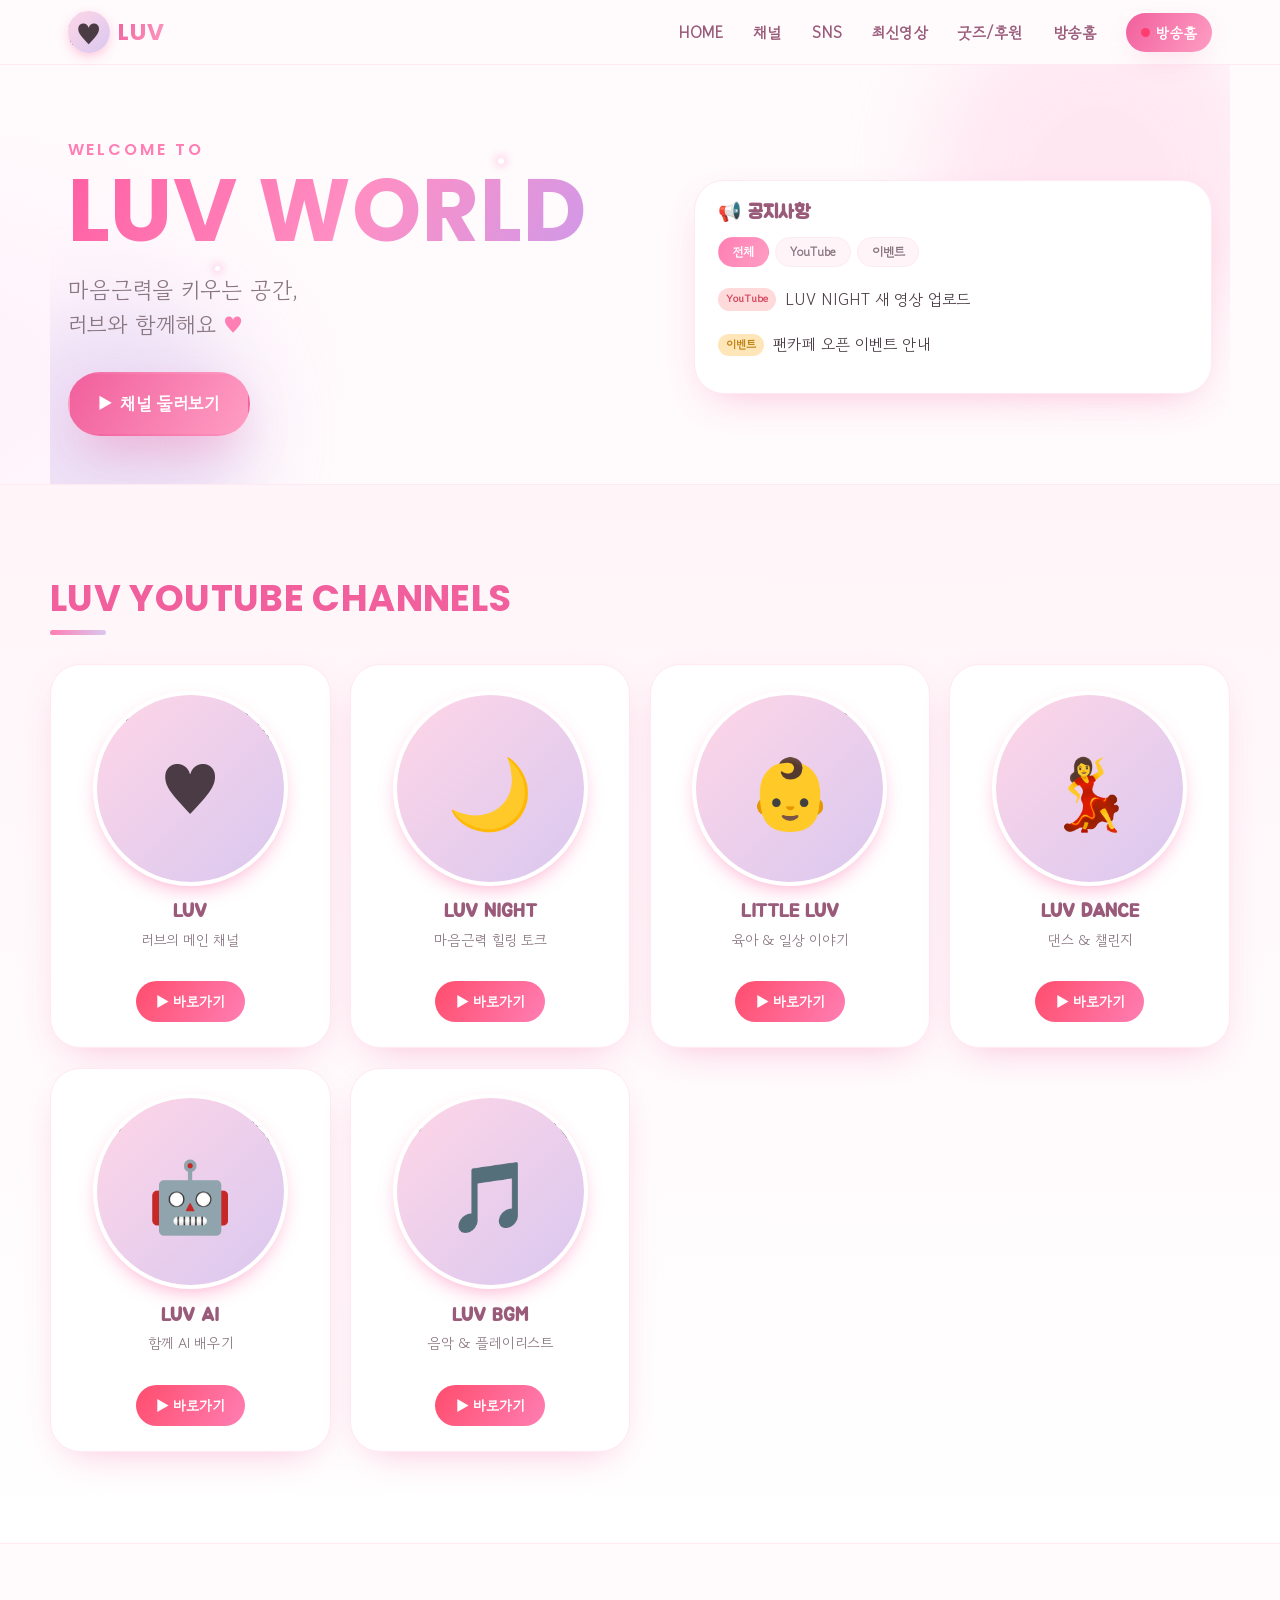
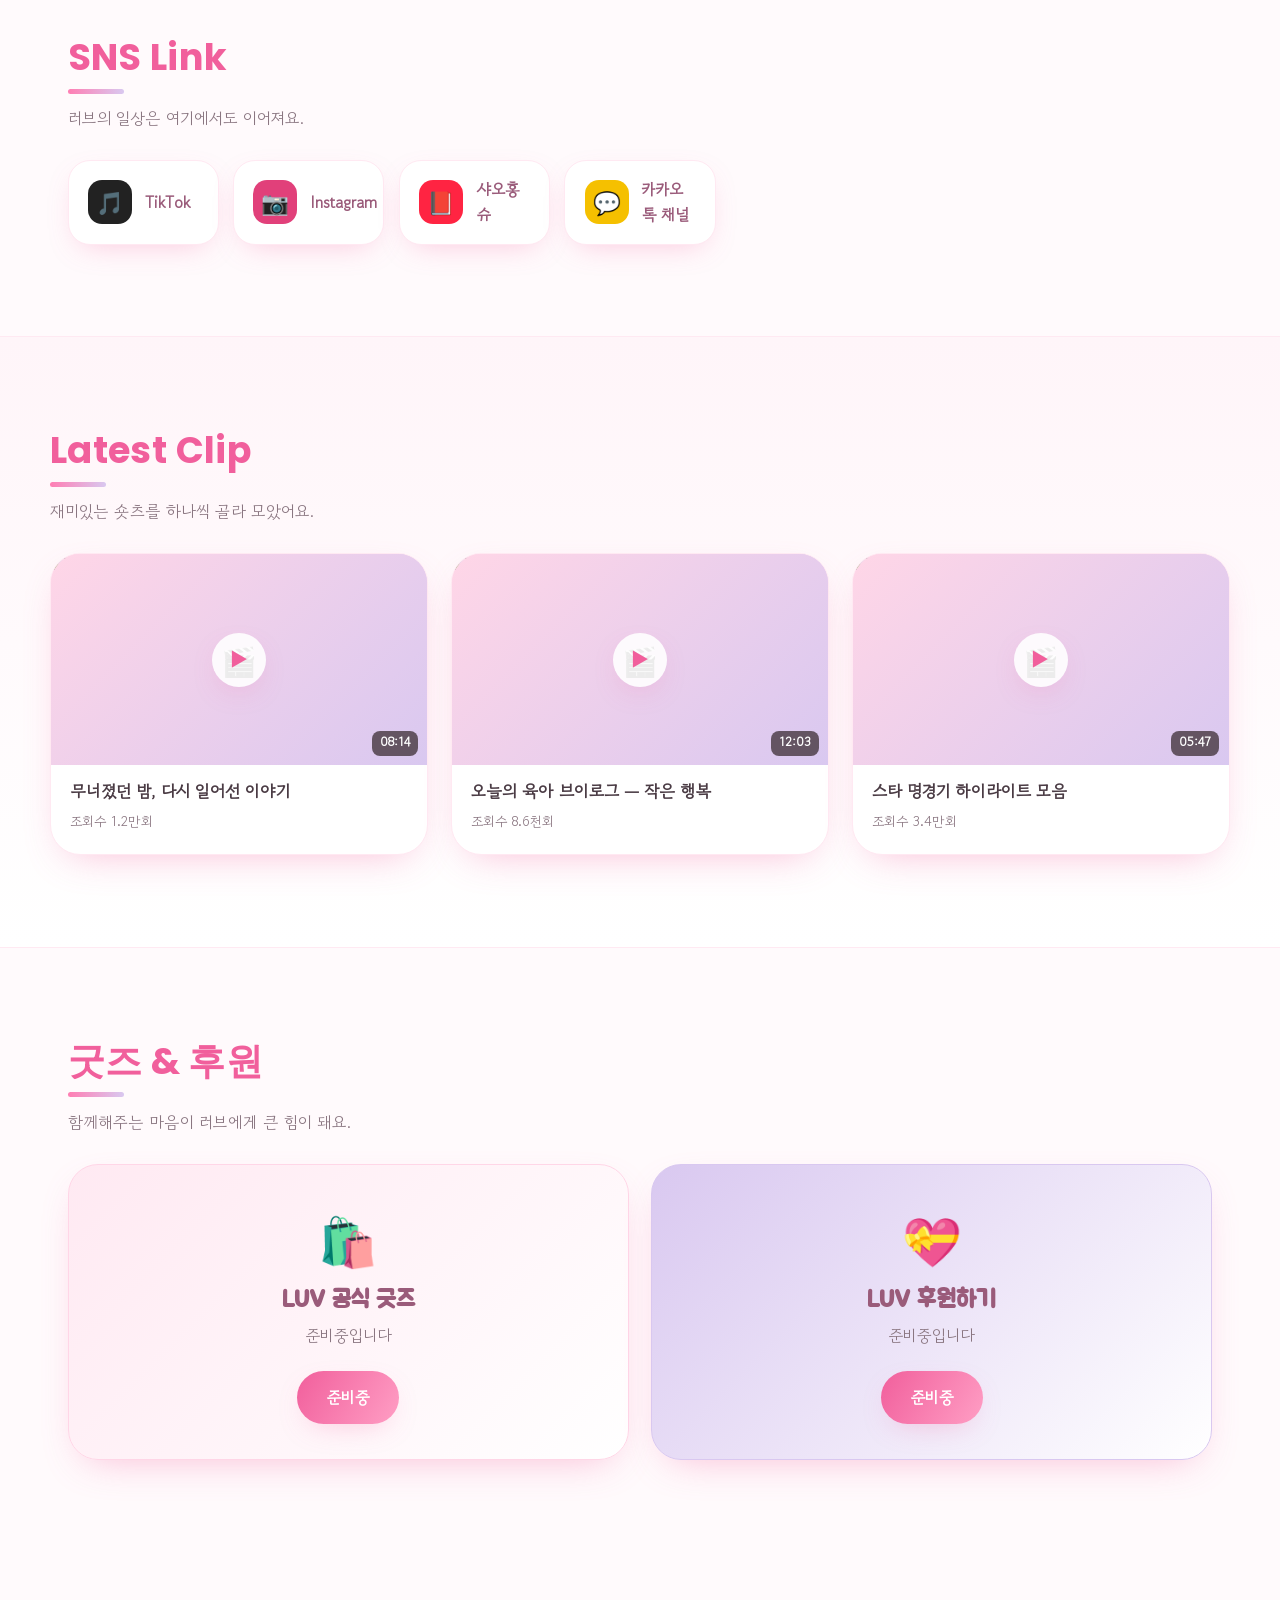
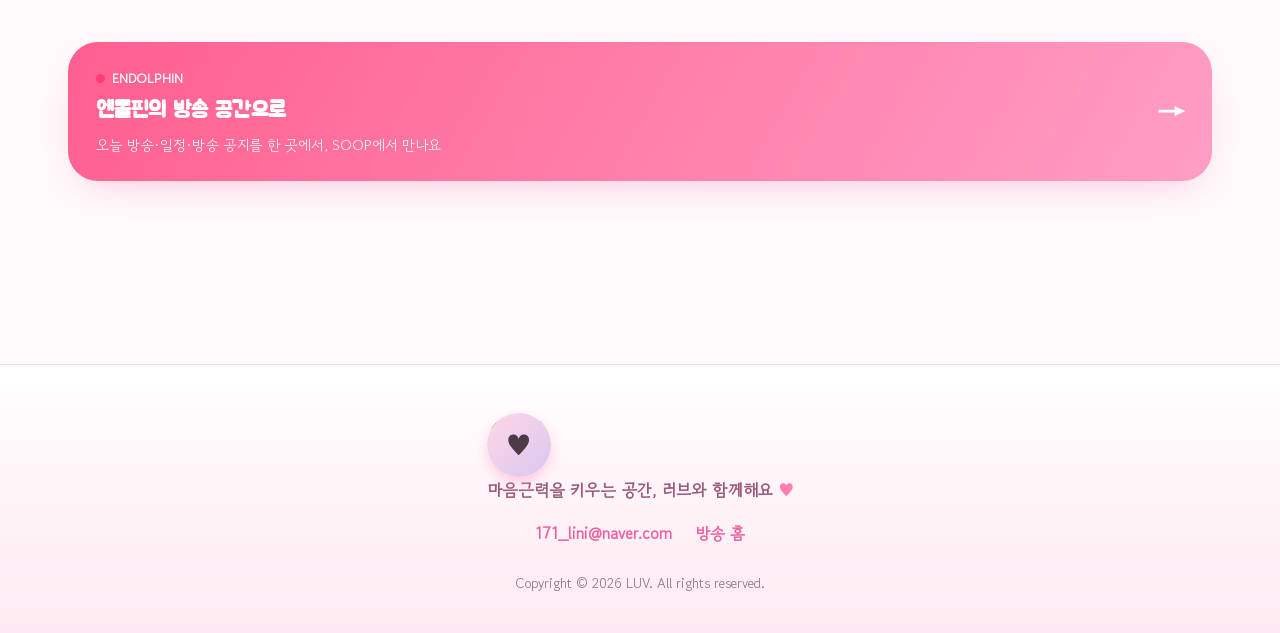
==== index.html @ 802a282c "Add files via upload" ====
<!DOCTYPE html>
<html lang="ko">
<head>
  <meta charset="UTF-8" />
  <meta name="viewport" content="width=device-width, initial-scale=1.0" />

  <!-- ===== SEO ===== -->
  <title>LUV WORLD — 마음근력을 키우는 공간</title>
  <meta name="description" content="러브(LUV)의 유튜브 6채널, SNS, 콘텐츠, 굿즈를 한 곳에서. 마음근력을 키우는 공간, 러브와 함께해요." />
  <meta name="keywords" content="LUV, 러브, 마음근력, LUV NIGHT, LITTLE LUV, LUV DANCE, LUV AI, LUV BGM, 유튜브, 힐링" />
  <meta name="author" content="LUV" />
  <meta name="robots" content="index, follow" />
  <meta name="theme-color" content="#ff7eb3" />
  <link rel="canonical" href="https://luv-world.netlify.app/" />

  <!-- ===== Favicon (인라인 SVG) ===== -->
  <link rel="icon" href="data:image/svg+xml,%3Csvg%20xmlns='http://www.w3.org/2000/svg'%20viewBox='0%200%20100%20100'%3E%3Crect%20width='100'%20height='100'%20rx='24'%20fill='%23ff7eb3'/%3E%3Ctext%20x='50'%20y='54'%20font-size='60'%20text-anchor='middle'%20dominant-baseline='central'%20fill='white'%3E%E2%99%A5%3C/text%3E%3C/svg%3E" />

  <!-- ===== Open Graph ===== -->
  <meta property="og:type" content="website" />
  <meta property="og:site_name" content="LUV WORLD" />
  <meta property="og:title" content="LUV WORLD — 마음근력을 키우는 공간" />
  <meta property="og:description" content="러브의 유튜브·SNS·콘텐츠를 한 곳에서 만나요. 마음근력을 키우는 공간 ♥" />
  <meta property="og:locale" content="ko_KR" />
  <meta property="og:url" content="https://luv-world.netlify.app/" />
  <meta property="og:image" content="assets/og-image.png" />
  <meta name="twitter:card" content="summary_large_image" />
  <meta name="twitter:title" content="LUV WORLD — 마음근력을 키우는 공간" />
  <meta name="twitter:description" content="러브의 유튜브·SNS·콘텐츠를 한 곳에서 ♥" />
  <meta name="twitter:image" content="assets/og-image.png" />

  <link rel="preconnect" href="https://fonts.googleapis.com" />
  <link rel="preconnect" href="https://fonts.gstatic.com" crossorigin />
  <link href="https://fonts.googleapis.com/css2?family=Gowun+Dodum&family=Jua&family=Poppins:wght@500;600;700&display=swap" rel="stylesheet" />
  <link rel="stylesheet" href="style.css?v=5" />
</head>
<body>
  <!-- ===== Header / Nav ===== -->
  <header class="site-header" id="top">
    <div class="nav-inner">
      <a href="#top" class="brand" aria-label="LUV 홈">
        <img src="assets/logo.png" alt="LUV 로고" class="brand-logo"
             onerror="this.classList.add('img-fallback');this.dataset.emoji='♥';" />
        <span class="brand-name">LUV</span>
      </a>

      <nav class="nav-links" id="navLinks" aria-label="메인 네비게이션">
        <a href="#top">HOME</a>
        <a href="#channels">채널</a>
        <a href="#sns">SNS</a>
        <a href="#clips">최신영상</a>
        <a href="#support">굿즈/후원</a>
        <a href="live.html">방송홈</a>
      </nav>

      <a href="live.html" class="nav-live-btn">
        <span class="live-dot" aria-hidden="true"></span> 방송홈
      </a>

      <button class="hamburger" id="hamburger" aria-label="메뉴 열기" aria-expanded="false" aria-controls="navLinks">
        <span></span><span></span><span></span>
      </button>
    </div>
  </header>

  <main>
    <!-- ===== HERO ===== -->
    <section class="hero" aria-labelledby="hero-heading">
      <div class="hero-blob hero-blob--1" aria-hidden="true"></div>
      <div class="hero-blob hero-blob--2" aria-hidden="true"></div>
      <span class="hero-heart" style="left:9%;top:32%;font-size:1.5rem;" aria-hidden="true">♥</span>
      <span class="hero-heart" style="left:86%;top:24%;font-size:1.9rem;animation-delay:2s;" aria-hidden="true">♥</span>
      <span class="hero-heart" style="left:18%;top:64%;font-size:1.1rem;animation-delay:4s;" aria-hidden="true">♥</span>
      <span class="hero-heart" style="left:78%;top:66%;font-size:1.5rem;animation-delay:1s;" aria-hidden="true">♥</span>
      <span class="hero-heart" style="left:50%;top:14%;font-size:1.2rem;animation-delay:3s;" aria-hidden="true">♥</span>
      <span class="hero-sparkle" style="left:38%;top:22%;width:6px;height:6px;" aria-hidden="true"></span>
      <span class="hero-sparkle" style="left:64%;top:48%;width:8px;height:8px;animation-delay:1.5s;" aria-hidden="true"></span>
      <span class="hero-sparkle" style="left:14%;top:48%;width:5px;height:5px;animation-delay:3s;" aria-hidden="true"></span>
      <span class="hero-sparkle" style="left:90%;top:55%;width:7px;height:7px;animation-delay:.8s;" aria-hidden="true"></span>

      <div class="hero-grid">
        <!-- 왼쪽: 브랜드 소개 -->
        <div class="hero-intro">
          <p class="hero-welcome">Welcome to</p>
          <h1 class="hero-title" id="hero-heading">LUV WORLD</h1>
          <p class="hero-sub">마음근력을 키우는 공간,<br />러브와 함께해요 <span class="heart">♥</span></p>

          <div class="hero-cta">
            <a href="#channels" class="btn btn--primary btn--xl">
              <span class="btn-emoji" aria-hidden="true">▶</span> 채널 둘러보기
            </a>
          </div>
        </div>

        <!-- 오른쪽: 공식 공지 + 오늘 방송 -->
        <div class="hero-cards">
          <article class="info-card" id="officialNoticeCard">
            <header class="info-card-head">
              <h2>📢 공지사항</h2>
            </header>
            <div class="notice-filters" id="officialNoticeFilters"></div>
            <ul class="notice-list" id="officialNotice"></ul>
          </article>
        </div>
      </div>
    </section>

    <!-- ===== YouTube Channels ===== -->
    <section class="section section--tint" id="channels" aria-labelledby="channels-heading">
      <div class="section-head">
        <h2 class="section-title" id="channels-heading">LUV YOUTUBE CHANNELS</h2>
      </div>
      <div class="channel-grid" id="channelCards"></div>
    </section>

    <!-- ===== SNS Link ===== -->
    <section class="section" id="sns" aria-labelledby="sns-heading">
      <div class="section-head">
        <h2 class="section-title" id="sns-heading">SNS Link</h2>
        <p class="section-desc">러브의 일상은 여기에서도 이어져요.</p>
      </div>
      <div class="sns-grid" id="snsCards"></div>
    </section>

    <!-- ===== Latest Clip ===== -->
    <section class="section section--tint" id="clips" aria-labelledby="clips-heading">
      <div class="section-head">
        <h2 class="section-title" id="clips-heading">Latest Clip</h2>
        <p class="section-desc">재미있는 숏츠를 하나씩 골라 모았어요.</p>
      </div>
      <div class="clip-grid" id="clipCards"></div>
    </section>

    <!-- ===== 굿즈/후원 ===== -->
    <section class="section" id="support" aria-labelledby="support-heading">
      <div class="section-head">
        <h2 class="section-title" id="support-heading">굿즈 &amp; 후원</h2>
        <p class="section-desc">함께해주는 마음이 러브에게 큰 힘이 돼요.</p>
      </div>
      <div class="support-grid" id="supportCards"></div>
    </section>

    <!-- ===== 방송 홈 이동 배너 ===== -->
    <section class="section">
      <a href="live.html" class="live-banner">
        <div class="live-banner-text">
          <span class="live-banner-label"><span class="live-dot" aria-hidden="true"></span> ENDOLPHIN</span>
          <strong>엔돌핀의 방송 공간으로</strong>
          <span class="live-banner-sub">오늘 방송·일정·방송 공지를 한 곳에서, SOOP에서 만나요</span>
        </div>
        <span class="live-banner-arrow" aria-hidden="true">→</span>
      </a>
    </section>
  </main>

  <!-- ===== Footer ===== -->
  <footer class="site-footer" id="about">
    <div class="footer-inner">
      <div class="footer-brand">
        <img src="assets/logo.png" alt="LUV 로고" class="footer-logo"
             onerror="this.classList.add('img-fallback');this.dataset.emoji='♥';" />
        <p class="footer-tag">마음근력을 키우는 공간, 러브와 함께해요 <span class="heart">♥</span></p>
      </div>
      <div class="footer-meta">
        <a href="#" data-link="email" class="footer-link">171_lini@naver.com</a>
        <a href="live.html" class="footer-link">방송 홈</a>
      </div>
      <p class="footer-copy">Copyright © 2026 LUV. All rights reserved.</p>
    </div>
  </footer>

  <script src="script.js?v=5"></script>
  <script src="admin-mode.js?v=5"></script>
</body>
</html>
---- style.css ----
/* =========================================================
   LUV WORLD — style.css
   파스텔 핑크 + 화이트 / 둥근 카드 / 모바일 우선 반응형
   ========================================================= */

/* ---------- Design Tokens ---------- */
:root {
  /* color */
  --pink-50:  #fff5f9;
  --pink-100: #ffe9f2;
  --pink-200: #ffd6e7;
  --pink-300: #ffbcd6;
  --pink-400: #ff9ec4;
  --pink-500: #ff7eb3;
  --pink-600: #f15f9c;
  --plum:     #9a5b7a;

  --ink:      #4a3b44;
  --ink-soft: #8a7681;
  --white:    #ffffff;
  --cream:    #fffafc;

  --accent-mint: #b7e7d8;
  --accent-lav:  #d9c8f0;
  --accent-sky:  #bfe1f5;
  --accent-sun:  #ffe3a8;

  /* surfaces */
  --surface:        #ffffff;
  --surface-tint:   #fff5f9;
  --border-soft:    #ffe1ec;

  /* typography */
  --font-head: 'Jua', 'Gowun Dodum', sans-serif;
  --font-body: 'Gowun Dodum', 'Poppins', sans-serif;
  --font-en:   'Poppins', sans-serif;

  --text-hero: clamp(2.6rem, 1.2rem + 6vw, 5.5rem);
  --text-h2:   clamp(1.5rem, 1rem + 1.8vw, 2.3rem);

  /* spacing & shape */
  --radius-sm: 14px;
  --radius:    22px;
  --radius-lg: 30px;
  --radius-pill: 999px;

  --space-section: clamp(3.5rem, 2.5rem + 4vw, 6.5rem);
  --shadow-soft: 0 10px 30px -12px rgba(241, 95, 156, 0.35);
  --shadow-card: 0 14px 40px -18px rgba(241, 95, 156, 0.45);
  --shadow-pop:  0 20px 50px -16px rgba(241, 95, 156, 0.55);

  --duration: 240ms;
  --ease: cubic-bezier(0.16, 1, 0.3, 1);

  --maxw: 1180px;
}

/* ---------- Reset ---------- */
*, *::before, *::after { box-sizing: border-box; }
html { scroll-behavior: smooth; -webkit-text-size-adjust: 100%; scroll-padding-top: 80px; }
body {
  margin: 0;
  font-family: var(--font-body);
  color: var(--ink);
  background:
    radial-gradient(1200px 600px at 80% -10%, var(--pink-100), transparent 60%),
    radial-gradient(900px 500px at -10% 10%, #fff0fb, transparent 55%),
    var(--cream);
  line-height: 1.6;
  overflow-x: hidden;
}
img { display: block; max-width: 100%; }
a { color: inherit; text-decoration: none; }
ul { list-style: none; margin: 0; padding: 0; }
button { font-family: inherit; cursor: pointer; }
h1, h2, h3 { margin: 0; line-height: 1.2; }
:focus-visible { outline: 3px solid var(--pink-400); outline-offset: 3px; border-radius: 8px; }

/* ---------- Image fallback (placeholder) ---------- */
.img-fallback {
  position: relative;
}
.img-fallback::after {
  content: attr(data-emoji);
  position: absolute; inset: 0;
  display: grid; place-items: center;
  font-size: 1.8em;
  background: linear-gradient(135deg, var(--pink-200), var(--accent-lav));
  border-radius: inherit;
}

/* =========================================================
   Header / Nav
   ========================================================= */
.site-header {
  position: sticky; top: 0; z-index: 50;
  backdrop-filter: saturate(140%) blur(12px);
  background: rgba(255, 250, 252, 0.82);
  border-bottom: 1px solid var(--pink-100);
}
.nav-inner {
  max-width: var(--maxw);
  margin: 0 auto;
  padding: 0.7rem 1.1rem;
  display: flex; align-items: center; gap: 1rem;
}
.brand { display: flex; align-items: center; gap: 0.55rem; margin-right: auto; }
.brand-logo {
  width: 42px; height: 42px; border-radius: 50%;
  object-fit: cover;
  box-shadow: 0 4px 14px -4px var(--pink-400);
  background: var(--pink-100);
}
.brand-name {
  font-family: var(--font-en);
  font-weight: 700; font-size: 1.45rem;
  letter-spacing: 0.04em;
  background: linear-gradient(120deg, var(--pink-600), var(--pink-400));
  -webkit-background-clip: text; background-clip: text; color: transparent;
}
.nav-links { display: flex; gap: 0.3rem; }
.nav-links a {
  padding: 0.5rem 0.8rem;
  border-radius: var(--radius-pill);
  font-size: 0.96rem; font-weight: 600; color: var(--plum);
  transition: background var(--duration) var(--ease), color var(--duration) var(--ease);
}
.nav-links a:hover { background: var(--pink-100); color: var(--pink-600); }

.nav-live-btn {
  display: inline-flex; align-items: center; gap: 0.4rem;
  padding: 0.5rem 0.95rem;
  border-radius: var(--radius-pill);
  font-weight: 700; font-size: 0.9rem; color: var(--white);
  background: linear-gradient(120deg, var(--pink-600), var(--pink-400));
  box-shadow: var(--shadow-soft);
  transition: transform var(--duration) var(--ease);
}
.nav-live-btn:hover { transform: translateY(-2px); }

.live-dot {
  width: 9px; height: 9px; border-radius: 50%;
  background: #ff3d71; display: inline-block;
  box-shadow: 0 0 0 0 rgba(255, 61, 113, 0.6);
  animation: pulse 1.6s infinite;
}
@keyframes pulse {
  0%   { box-shadow: 0 0 0 0 rgba(255, 61, 113, 0.55); }
  70%  { box-shadow: 0 0 0 8px rgba(255, 61, 113, 0); }
  100% { box-shadow: 0 0 0 0 rgba(255, 61, 113, 0); }
}

.hamburger {
  display: none;
  flex-direction: column; gap: 5px;
  background: none; border: none; padding: 8px;
}
.hamburger span {
  width: 24px; height: 3px; border-radius: 3px;
  background: var(--pink-600);
  transition: transform var(--duration) var(--ease), opacity var(--duration) var(--ease);
}
.hamburger.open span:nth-child(1) { transform: translateY(8px) rotate(45deg); }
.hamburger.open span:nth-child(2) { opacity: 0; }
.hamburger.open span:nth-child(3) { transform: translateY(-8px) rotate(-45deg); }

/* =========================================================
   Hero
   ========================================================= */
.hero {
  position: relative;
  max-width: var(--maxw);
  margin: 0 auto;
  padding: clamp(2rem, 1rem + 5vw, 4.5rem) 1.1rem clamp(2rem, 1rem + 3vw, 3rem);
  overflow: hidden;
}
.hero-blob {
  position: absolute; border-radius: 50%; filter: blur(40px);
  opacity: 0.5; z-index: 0; pointer-events: none;
}
.hero-blob--1 { width: 340px; height: 340px; background: var(--pink-200); top: -60px; right: -40px; }
.hero-blob--2 { width: 260px; height: 260px; background: var(--accent-lav); bottom: -80px; left: -60px; }

/* 떠다니는 하트 + 반짝임 */
.hero-heart {
  position: absolute; z-index: 0; pointer-events: none;
  color: var(--pink-300); opacity: 0;
  animation: heartFloat 7s ease-in-out infinite;
}
@keyframes heartFloat {
  0%   { transform: translateY(30px) scale(.8) rotate(-8deg); opacity: 0; }
  20%  { opacity: .75; }
  80%  { opacity: .75; }
  100% { transform: translateY(-60px) scale(1.15) rotate(8deg); opacity: 0; }
}
.hero-sparkle {
  position: absolute; z-index: 0; pointer-events: none;
  border-radius: 50%; background: #fff;
  box-shadow: 0 0 8px 2px rgba(255, 190, 220, .9);
  animation: heroSpark 4.5s ease-in-out infinite;
}
@keyframes heroSpark {
  0%, 100% { transform: scale(.5); opacity: .25; }
  50%      { transform: scale(1.2); opacity: 1; }
}

.hero-grid {
  position: relative; z-index: 1;
  display: grid; grid-template-columns: 1.05fr 0.95fr;
  gap: clamp(1.5rem, 1rem + 3vw, 3.5rem);
  align-items: center;
}
.hero-welcome {
  font-family: var(--font-en);
  font-weight: 600; color: var(--pink-500);
  letter-spacing: 0.18em; text-transform: uppercase;
  margin: 0 0 0.3rem; font-size: 1rem;
}
.hero-title {
  font-family: var(--font-en); font-weight: 700;
  font-size: var(--text-hero); line-height: 0.98;
  background: linear-gradient(120deg, #ff5fa2 0%, #ff8fc4 50%, #c79bf0 100%);
  -webkit-background-clip: text; background-clip: text; color: transparent;
  letter-spacing: 0.01em;
}
.hero-sub {
  margin: 1.1rem 0 1.8rem;
  font-size: clamp(1.05rem, 0.95rem + 0.6vw, 1.4rem);
  color: var(--ink-soft); font-weight: 500;
}
.heart { color: var(--pink-500); }

.hero-cta { display: flex; flex-wrap: wrap; gap: 0.8rem; }

/* Buttons */
.btn {
  display: inline-flex; align-items: center; gap: 0.5rem;
  padding: 0.8rem 1.4rem;
  border-radius: var(--radius-pill);
  font-weight: 700; font-size: 1rem;
  transition: transform var(--duration) var(--ease), box-shadow var(--duration) var(--ease);
  border: 2px solid transparent;
}
.btn--xl { padding: 1rem 1.8rem; font-size: 1.1rem; }
.btn--primary {
  color: var(--white);
  background: linear-gradient(120deg, var(--pink-600), var(--pink-400));
  box-shadow: var(--shadow-pop);
}
.btn--primary:hover { transform: translateY(-3px) scale(1.02); }
.btn--soop {
  color: var(--pink-600); background: var(--white);
  border-color: var(--pink-200);
  box-shadow: var(--shadow-soft);
}
.btn--soop:hover { transform: translateY(-3px); border-color: var(--pink-400); }
.btn-emoji { font-size: 0.9em; }

/* hero cards */
.hero-cards { display: grid; gap: 1.1rem; }
.info-card {
  background: var(--surface);
  border: 1px solid var(--pink-100);
  border-radius: var(--radius-lg);
  padding: 1.3rem 1.4rem;
  box-shadow: var(--shadow-card);
}
.info-card-head {
  display: flex; align-items: center; justify-content: space-between;
  margin-bottom: 0.8rem;
}
.info-card-head h2 { font-family: var(--font-head); font-size: 1.18rem; color: var(--plum); }
.more-link { font-size: 0.85rem; color: var(--pink-500); font-weight: 600; }
.more-link:hover { color: var(--pink-600); }

.notice-list li { margin-bottom: 0.55rem; }
.notice-list a {
  display: flex; align-items: center; gap: 0.55rem;
  padding: 0.35rem 0; color: var(--ink); font-weight: 500;
  transition: color var(--duration) var(--ease);
}
.notice-list a:hover { color: var(--pink-600); }
.notice-badge {
  flex-shrink: 0;
  font-size: 0.7rem; font-weight: 700; color: var(--white);
  background: var(--pink-400);
  padding: 0.15rem 0.5rem; border-radius: var(--radius-pill);
}
/* 분류별 배지 색 (파스텔) */
.notice-badge.badge-all     { background: var(--pink-200); color: var(--pink-600); }
.notice-badge.badge-soop    { background: #dbeafe; color: #4a6fb0; }
.notice-badge.badge-youtube { background: #ffdada; color: #d6455d; }
.notice-badge.badge-tiktok  { background: #d6f2ee; color: #0f8a7e; }
.notice-badge.badge-event   { background: #ffe6b8; color: #c08416; }
.notice-badge.badge-update  { background: #def0d9; color: #4f9a40; }
.notice-badge.badge-brand     { background: #ffe0ee; color: #c0408a; }
.notice-badge.badge-viewer    { background: #e0f0ff; color: #3a7bbf; }
.notice-badge.badge-change    { background: #ffe6b8; color: #c08416; }
.notice-badge.badge-rest      { background: #ececec; color: #777777; }
.notice-badge.badge-broadcast { background: #ffdada; color: #d6455d; }
.notice-badge.badge-content   { background: #ece1fb; color: #7a5bb0; }

/* 공지 필터 버튼 */
.notice-filters {
  display: flex; flex-wrap: wrap; gap: 0.4rem;
  margin-bottom: 0.9rem;
}
.notice-filter {
  font-family: inherit; font-size: 0.78rem; font-weight: 700;
  color: var(--ink-soft); background: var(--surface-tint);
  border: 1px solid var(--pink-100); border-radius: var(--radius-pill);
  padding: 0.3rem 0.85rem; cursor: pointer; white-space: nowrap;
  transition: background var(--duration) var(--ease), color var(--duration) var(--ease), transform var(--duration) var(--ease);
}
.notice-filter:hover { background: var(--pink-100); color: var(--pink-600); }
.notice-filter.active {
  color: #fff; border-color: transparent;
  background: linear-gradient(120deg, var(--pink-500), var(--pink-400));
}
.notice-empty { color: var(--ink-soft); font-size: 0.9rem; padding: 0.4rem 0; }

.schedule-list li {
  display: grid; grid-template-columns: auto auto 1fr;
  gap: 0.7rem; align-items: baseline;
  padding: 0.45rem 0; border-bottom: 1px dashed var(--pink-100);
}
.schedule-list li:last-child { border-bottom: none; }
.sch-date { font-weight: 700; color: var(--pink-600); font-size: 0.92rem; white-space: nowrap; }
.sch-time { color: var(--ink-soft); font-size: 0.85rem; }
.sch-title { font-weight: 500; }

/* =========================================================
   Section base
   ========================================================= */
.section {
  max-width: var(--maxw);
  margin: 0 auto;
  padding: var(--space-section) 1.1rem;
}
.section--tint {
  max-width: none;
  background: linear-gradient(180deg, var(--surface-tint), #fff);
  border-block: 1px solid var(--pink-100);
}
.section--tint > * { max-width: var(--maxw); margin-inline: auto; }
.section-head { margin-bottom: 1.8rem; }
.section-title {
  font-family: var(--font-en); font-weight: 700;
  font-size: var(--text-h2); color: var(--pink-600);
  letter-spacing: 0.01em;
}
.section-title::after {
  content: ""; display: block;
  width: 56px; height: 5px; margin-top: 0.6rem;
  border-radius: var(--radius-pill);
  background: linear-gradient(90deg, var(--pink-500), var(--accent-lav));
}
.section-desc { margin: 0.7rem 0 0; color: var(--ink-soft); font-size: 1.02rem; }

/* =========================================================
   LUV CONTENT — horizontal scroller
   ========================================================= */
.content-scroller {
  display: grid;
  grid-auto-flow: column;
  grid-auto-columns: minmax(230px, 1fr);
  gap: 1.1rem;
  overflow-x: auto;
  padding: 0.4rem 0.2rem 1.2rem;
  scroll-snap-type: x mandatory;
  scrollbar-width: thin;
  scrollbar-color: var(--pink-300) transparent;
}
.content-scroller::-webkit-scrollbar { height: 8px; }
.content-scroller::-webkit-scrollbar-thumb { background: var(--pink-300); border-radius: 99px; }

.content-card {
  scroll-snap-align: start;
  background: var(--surface);
  border: 1px solid var(--pink-100);
  border-radius: var(--radius-lg);
  padding: 1.5rem 1.3rem;
  display: flex; flex-direction: column; gap: 0.5rem;
  box-shadow: var(--shadow-card);
  transition: transform var(--duration) var(--ease), box-shadow var(--duration) var(--ease);
  position: relative; overflow: hidden;
}
.content-card::before {
  content: ""; position: absolute; inset: 0 0 auto 0; height: 6px;
  background: var(--card-accent, var(--pink-400));
}
.content-card:hover { transform: translateY(-6px); box-shadow: var(--shadow-pop); }
.content-emoji {
  font-size: 2.4rem; width: 64px; height: 64px;
  display: grid; place-items: center; border-radius: 20px;
  background: var(--card-soft, var(--pink-100));
  margin-bottom: 0.3rem;
}
.content-card h3 { font-family: var(--font-head); font-size: 1.3rem; color: var(--plum); }
.content-platform {
  font-size: 0.78rem; font-weight: 700; letter-spacing: 0.04em;
  color: var(--pink-600); text-transform: uppercase;
}
.content-card p { margin: 0; color: var(--ink-soft); font-size: 0.95rem; flex-grow: 1; }
.card-btn {
  align-self: flex-start; margin-top: 0.5rem;
  padding: 0.5rem 1.1rem; border-radius: var(--radius-pill);
  font-weight: 700; font-size: 0.9rem; color: var(--white);
  background: var(--card-accent, var(--pink-500));
  transition: transform var(--duration) var(--ease), filter var(--duration) var(--ease);
}
.card-btn:hover { transform: translateX(3px); filter: brightness(1.05); }

/* =========================================================
   YouTube Channels
   ========================================================= */
.channel-grid {
  display: grid; gap: 1.2rem;
  grid-template-columns: repeat(auto-fill, minmax(250px, 1fr));
}
.channel-card {
  background: var(--surface);
  border: 1px solid var(--pink-100);
  border-radius: var(--radius-lg);
  padding: 1.6rem 1.2rem;
  text-align: center;
  box-shadow: var(--shadow-card);
  transition: transform var(--duration) var(--ease), box-shadow var(--duration) var(--ease);
}
.channel-card:hover { transform: translateY(-6px); box-shadow: var(--shadow-pop); }
.channel-avatar {
  width: 195px; height: 195px; border-radius: 50%;
  margin: 0 auto 0.9rem; object-fit: cover;
  background: var(--pink-100);
  border: 4px solid var(--white);
  box-shadow: 0 8px 22px -8px var(--pink-400);
  font-size: 2.4rem;
}
.channel-card h3 { font-family: var(--font-head); font-size: 1.2rem; color: var(--plum); margin-bottom: 0.3rem; }
.channel-card p { margin: 0 0 1rem; color: var(--ink-soft); font-size: 0.9rem; min-height: 2.6em; }
.channel-btn {
  display: inline-flex; align-items: center; gap: 0.4rem;
  padding: 0.55rem 1.3rem; border-radius: var(--radius-pill);
  font-weight: 700; font-size: 0.9rem; color: var(--white);
  background: linear-gradient(120deg, #ff4d6d, #ff7eb3);
  transition: transform var(--duration) var(--ease);
}
.channel-btn:hover { transform: scale(1.05); }

/* =========================================================
   SNS Link
   ========================================================= */
.sns-grid {
  display: grid; gap: 0.9rem;
  grid-template-columns: repeat(auto-fill, minmax(150px, 1fr));
}
.sns-card {
  display: flex; align-items: center; gap: 0.8rem;
  padding: 1rem 1.2rem;
  border-radius: var(--radius);
  background: var(--surface);
  border: 1px solid var(--pink-100);
  box-shadow: var(--shadow-soft);
  font-weight: 700; color: var(--plum);
  transition: transform var(--duration) var(--ease), box-shadow var(--duration) var(--ease), background var(--duration) var(--ease);
}
.sns-card:hover { transform: translateY(-4px); box-shadow: var(--shadow-card); background: var(--pink-50); }
.sns-icon {
  width: 44px; height: 44px; flex-shrink: 0;
  display: grid; place-items: center; border-radius: 14px;
  font-size: 1.4rem; color: var(--white);
  background: var(--sns-color, var(--pink-400));
}
.sns-label { font-size: 0.98rem; }

/* =========================================================
   Latest Clip
   ========================================================= */
.clip-grid {
  display: grid; gap: 1.4rem;
  grid-template-columns: repeat(auto-fill, minmax(280px, 1fr));
}
.clip-card {
  background: var(--surface);
  border: 1px solid var(--pink-100);
  border-radius: var(--radius-lg);
  overflow: hidden;
  box-shadow: var(--shadow-card);
  transition: transform var(--duration) var(--ease), box-shadow var(--duration) var(--ease);
}
.clip-card:hover { transform: translateY(-6px); box-shadow: var(--shadow-pop); }
.clip-thumb {
  position: relative; aspect-ratio: 16 / 9;
  background: linear-gradient(135deg, var(--pink-200), var(--accent-lav));
  width: 100%; object-fit: cover;
}
.clip-duration {
  position: absolute; right: 0.6rem; bottom: 0.6rem;
  background: rgba(74, 59, 68, 0.82); color: #fff;
  font-size: 0.78rem; font-weight: 600;
  padding: 0.15rem 0.5rem; border-radius: 8px;
}
.clip-play {
  position: absolute; inset: 0; margin: auto;
  width: 54px; height: 54px; border-radius: 50%;
  background: rgba(255, 255, 255, 0.9); color: var(--pink-600);
  display: grid; place-items: center; font-size: 1.3rem;
  box-shadow: var(--shadow-soft);
  transition: transform var(--duration) var(--ease);
}
.clip-card:hover .clip-play { transform: scale(1.12); }
.clip-body { padding: 1rem 1.2rem 1.3rem; }
.clip-body h3 { font-size: 1.05rem; color: var(--ink); margin-bottom: 0.4rem; font-weight: 600; }
.clip-views { color: var(--ink-soft); font-size: 0.85rem; }

/* =========================================================
   굿즈 / 후원
   ========================================================= */
.support-grid {
  display: grid; gap: 1.4rem;
  grid-template-columns: repeat(auto-fit, minmax(280px, 1fr));
}
.support-card {
  border-radius: var(--radius-lg);
  padding: 2.2rem 1.8rem;
  text-align: center;
  position: relative; overflow: hidden;
  box-shadow: var(--shadow-card);
}
.support-card--goods { background: linear-gradient(135deg, var(--pink-100), #fff); border: 1px solid var(--pink-200); }
.support-card--donate { background: linear-gradient(135deg, var(--accent-lav), #fff); border: 1px solid var(--accent-lav); }
.support-emoji { font-size: 3rem; margin-bottom: 0.6rem; }
.support-card h3 { font-family: var(--font-head); font-size: 1.5rem; color: var(--plum); margin-bottom: 0.5rem; }
.support-card p { color: var(--ink-soft); margin: 0 0 1.4rem; }
.support-btn {
  display: inline-flex; align-items: center; gap: 0.45rem;
  padding: 0.85rem 1.8rem; border-radius: var(--radius-pill);
  font-weight: 700; color: var(--white); font-size: 1rem;
  background: linear-gradient(120deg, var(--pink-600), var(--pink-400));
  box-shadow: var(--shadow-soft);
  transition: transform var(--duration) var(--ease);
}
.support-btn:hover { transform: translateY(-3px) scale(1.03); }

/* =========================================================
   Footer
   ========================================================= */
.site-footer {
  margin-top: var(--space-section);
  background: linear-gradient(180deg, #fff, var(--pink-100));
  border-top: 1px solid var(--pink-200);
}
.footer-inner {
  max-width: var(--maxw);
  margin: 0 auto;
  padding: 3rem 1.1rem 2.4rem;
  text-align: center;
  display: grid; gap: 1.1rem; justify-items: center;
}
.footer-logo {
  width: 64px; height: 64px; border-radius: 50%;
  object-fit: cover; background: var(--pink-100);
  box-shadow: 0 6px 18px -6px var(--pink-400);
}
.footer-tag { color: var(--plum); font-weight: 600; margin: 0; font-size: 1.05rem; }
.footer-meta { display: flex; flex-wrap: wrap; gap: 1.4rem; justify-content: center; }
.footer-link {
  color: var(--pink-600); font-weight: 600;
  border-bottom: 2px solid transparent;
  transition: border-color var(--duration) var(--ease);
}
.footer-link:hover { border-color: var(--pink-400); }
.footer-copy { color: var(--ink-soft); font-size: 0.85rem; margin: 0.4rem 0 0; }

/* =========================================================
   Floating live button (mobile)
   ========================================================= */
.floating-live {
  position: fixed; right: 1rem; bottom: 1rem; z-index: 60;
  display: none; align-items: center; gap: 0.5rem;
  padding: 0.85rem 1.3rem;
  border-radius: var(--radius-pill);
  color: var(--white); font-weight: 700;
  background: linear-gradient(120deg, var(--pink-600), var(--pink-400));
  box-shadow: var(--shadow-pop);
}
.floating-live-text { font-size: 0.95rem; }

/* =========================================================
   방송일정 캘린더
   ========================================================= */
.calendar {
  max-width: 580px;
  background: var(--surface);
  border: 1px solid var(--pink-100);
  border-radius: var(--radius-lg);
  padding: 1.3rem 1.4rem;
  box-shadow: var(--shadow-card);
}
.cal-head {
  display: flex; align-items: center; justify-content: space-between;
  margin-bottom: 1rem;
}
.cal-title { font-family: var(--font-head); font-size: 1.25rem; color: var(--plum); }
.cal-nav {
  width: 40px; height: 40px; border-radius: 50%; border: none;
  background: var(--pink-100); color: var(--pink-600);
  font-size: 1.4rem; line-height: 1; display: grid; place-items: center;
  transition: background var(--duration) var(--ease), transform var(--duration) var(--ease);
}
.cal-nav:hover { background: var(--pink-200); transform: scale(1.08); }

.cal-weekdays, .cal-grid {
  display: grid; grid-template-columns: repeat(7, 1fr); gap: 5px;
}
.cal-weekdays { margin-bottom: 6px; }
.cal-wd { text-align: center; font-size: 0.8rem; font-weight: 700; color: var(--ink-soft); padding: 4px 0; }
.cal-wd.sun { color: #ff6b81; }
.cal-wd.sat { color: #5aa9e6; }

.cal-cell {
  position: relative; aspect-ratio: 1 / 1;
  border: none; background: transparent; border-radius: 12px;
  font-size: 0.95rem; font-weight: 600; color: var(--ink);
  display: flex; align-items: center; justify-content: center;
  cursor: pointer;
  transition: background var(--duration) var(--ease), color var(--duration) var(--ease), transform var(--duration) var(--ease);
}
.cal-cell.cal-empty { visibility: hidden; cursor: default; }
.cal-cell:not(.cal-empty):hover { background: var(--pink-100); transform: translateY(-1px); }
.cal-cell.sun { color: #ff6b81; }
.cal-cell.sat { color: #5aa9e6; }
.cal-cell.has-event { font-weight: 800; }
.cal-dot {
  position: absolute; bottom: 6px; left: 50%; transform: translateX(-50%);
  width: 6px; height: 6px; border-radius: 50%;
}
.cal-dot.dot-live { background: var(--pink-500); }
.cal-dot.dot-youtube { background: #9a7bd6; }
.cal-cell.today { outline: 2px solid var(--pink-300); outline-offset: -2px; }
.cal-cell.selected {
  background: linear-gradient(120deg, var(--pink-500), var(--pink-400));
  color: #fff;
}
.cal-cell.selected.sun, .cal-cell.selected.sat { color: #fff; }
.cal-cell.selected .cal-dot { background: #fff; }

.cal-detail {
  max-width: 580px; margin-top: 1.2rem;
  background: var(--surface-tint);
  border: 1px solid var(--pink-100);
  border-radius: var(--radius);
  padding: 1.1rem 1.3rem;
}
.cal-detail-date { font-family: var(--font-head); font-size: 1.05rem; color: var(--pink-600); margin-bottom: 0.7rem; }
.cal-detail-empty { color: var(--ink-soft); margin: 0; font-size: 0.95rem; }
.cal-detail-item {
  display: flex; align-items: center; gap: 0.7rem; flex-wrap: wrap;
  padding: 0.55rem 0; border-top: 1px dashed var(--pink-200);
}
.cal-detail-item:first-of-type { border-top: none; }
.cal-detail-time { font-weight: 700; color: var(--plum); font-size: 0.9rem; white-space: nowrap; }
.cal-detail-title { flex-grow: 1; font-weight: 500; }
.cal-detail-tag { font-size: 0.7rem; font-weight: 700; color: #fff; padding: 0.15rem 0.6rem; border-radius: var(--radius-pill); }
.cal-detail-tag.tag-live { background: var(--pink-500); }
.cal-detail-tag.tag-youtube { background: #9a7bd6; }

/* =========================================================
   팬공간 (준비중 카드)
   ========================================================= */
.fan-grid {
  display: grid; gap: 1.2rem;
  grid-template-columns: repeat(auto-fit, minmax(260px, 1fr));
}
.fan-card {
  position: relative; text-align: center;
  background: var(--surface);
  border: 2px dashed var(--pink-200);
  border-radius: var(--radius-lg);
  padding: 2.1rem 1.6rem;
  box-shadow: var(--shadow-soft);
  transition: transform var(--duration) var(--ease), box-shadow var(--duration) var(--ease);
}
.fan-card:hover { transform: translateY(-5px); box-shadow: var(--shadow-card); }
.fan-emoji { font-size: 2.6rem; margin-bottom: 0.5rem; }
.fan-card h3 { font-family: var(--font-head); font-size: 1.25rem; color: var(--plum); margin-bottom: 0.4rem; }
.fan-card p { color: var(--ink-soft); margin: 0 0 1rem; font-size: 0.95rem; }
.fan-status {
  display: inline-block; font-size: 0.78rem; font-weight: 700;
  color: var(--pink-600); background: var(--pink-100);
  padding: 0.32rem 0.95rem; border-radius: var(--radius-pill);
}
.fan-btn {
  display: inline-flex; align-items: center; gap: 0.4rem;
  padding: 0.55rem 1.3rem; border-radius: var(--radius-pill);
  font-weight: 700; font-size: 0.9rem; color: #fff;
  background: linear-gradient(120deg, var(--pink-600), var(--pink-400));
  transition: transform var(--duration) var(--ease);
}
.fan-btn:hover { transform: translateX(3px); }

/* =========================================================
   오늘 방송 위젯 / 라이브 배너 / 방송 홈 톤
   ========================================================= */
.today-live { display: flex; flex-direction: column; gap: 0.2rem; padding: 0.5rem 0 0.2rem; }
.today-live-label { font-size: 0.78rem; font-weight: 700; color: var(--pink-600); }
.today-live-text { font-weight: 600; color: var(--ink); }
.today-live--big .today-live-label { font-size: 0.9rem; }
.today-live--big .today-live-text { font-size: 1.15rem; line-height: 1.4; }

.btn--block { width: 100%; justify-content: center; margin-top: 0.9rem; }

.info-card--live { border-color: var(--pink-200); }

/* 페이지 이동 배너 (공식 ↔ 방송) */
.live-banner {
  display: flex; align-items: center; justify-content: space-between; gap: 1rem;
  padding: 1.6rem 1.8rem; border-radius: var(--radius-lg);
  background: linear-gradient(120deg, #ff5f8f, #ff9ec4);
  color: #fff; box-shadow: var(--shadow-card);
  transition: transform var(--duration) var(--ease), box-shadow var(--duration) var(--ease);
}
.live-banner:hover { transform: translateY(-4px); box-shadow: var(--shadow-pop); }
.live-banner--official { background: linear-gradient(120deg, #9a7bd6, #d9c8f0); }
.live-banner-text { display: flex; flex-direction: column; gap: 0.25rem; }
.live-banner-label { font-size: 0.82rem; font-weight: 700; opacity: 0.96; display: flex; align-items: center; gap: 0.4rem; }
.live-banner-text strong { font-family: var(--font-head); font-size: 1.4rem; }
.live-banner-sub { font-size: 0.9rem; opacity: 0.92; }
.live-banner-arrow { font-size: 1.9rem; font-weight: 700; flex-shrink: 0; }

/* 방송 홈 톤 (조금 더 라이브감) */
.brand-live { font-size: 0.7em; color: #ff3d71; font-weight: 700; letter-spacing: 0.04em; }
.hero--live .hero-welcome { color: #ff3d71; }
.hero--live .hero-title {
  background: linear-gradient(120deg, #ff3d71 0%, #ff8fc4 55%, #ffb3c8 100%);
  -webkit-background-clip: text; background-clip: text; color: transparent;
}
.hero--live .hero-blob--1 { background: #ffc2d2; }

@media (max-width: 600px) {
  .live-banner { flex-direction: column; align-items: flex-start; }
  .live-banner-arrow { align-self: flex-end; margin-top: -1.4rem; }
}

/* =========================================================
   방송 홈 히어로 (사진 없이 라이브감)
   ========================================================= */
.live-hero {
  position: relative; overflow: hidden; text-align: center;
  padding: clamp(3rem, 2rem + 5vw, 5.5rem) 1.5rem;
  background: radial-gradient(circle at 50% 25%, #ffe9f3 0%, #fff5fb 55%, #fffafc 100%);
}
.live-hero-glow {
  position: absolute; top: -20%; left: 50%; width: 520px; height: 520px;
  transform: translateX(-50%); pointer-events: none;
  background: radial-gradient(circle, rgba(255, 126, 179, .45), transparent 65%);
  filter: blur(20px); animation: lhGlow 5s ease-in-out infinite;
}
@keyframes lhGlow {
  0%, 100% { opacity: .6; transform: translateX(-50%) scale(1); }
  50% { opacity: 1; transform: translateX(-50%) scale(1.12); }
}
.live-spark {
  position: absolute; border-radius: 50%; background: #fff; pointer-events: none;
  box-shadow: 0 0 8px 2px rgba(255, 190, 220, .9);
  animation: lhFloat 6s ease-in-out infinite;
}
@keyframes lhFloat {
  0%, 100% { transform: translateY(0); opacity: .5; }
  50% { transform: translateY(-18px); opacity: 1; }
}
.live-hero-inner { position: relative; z-index: 1; max-width: 720px; margin: 0 auto; }
.live-badge {
  display: inline-flex; align-items: center; gap: .5rem;
  background: #fff; color: #ff2d55; font-weight: 800; font-family: var(--font-en);
  padding: .4rem 1rem; border-radius: var(--radius-pill); font-size: .9rem; letter-spacing: .05em;
  box-shadow: 0 6px 18px -8px rgba(255, 45, 85, .5); border: 1px solid #ffd6e0;
}
.live-badge .dot { width: 9px; height: 9px; border-radius: 50%; background: #ff2d55; animation: lbPulse 1.4s infinite; }
@keyframes lbPulse {
  0% { box-shadow: 0 0 0 0 rgba(255, 45, 85, .6); }
  70% { box-shadow: 0 0 0 8px rgba(255, 45, 85, 0); }
  100% { box-shadow: 0 0 0 0 rgba(255, 45, 85, 0); }
}
.live-hero-title {
  font-family: var(--font-en); font-weight: 800; line-height: .95; margin: 1rem 0 .4rem;
  font-size: clamp(3rem, 1.5rem + 7vw, 6.5rem);
  background: linear-gradient(120deg, #ff3d71, #ff8fc4 55%, #c79bf0);
  -webkit-background-clip: text; background-clip: text; color: transparent;
}
.live-hero .today-live {
  display: inline-flex; flex-direction: column; align-items: center; gap: .15rem;
  background: #fff; border: 1px solid var(--pink-100); border-radius: var(--radius-pill);
  padding: .6rem 1.5rem; margin: 1.2rem 0 .2rem; box-shadow: var(--shadow-soft);
}
.live-hero .today-live-label { color: var(--pink-600); }
.live-hero .today-live-text { font-size: 1.05rem; }
.live-hero .hero-cta { justify-content: center; margin-top: 1.4rem; }
.live-notice-card { max-width: 600px; margin-inline: auto; }
@media (max-width: 600px) { .live-hero-glow { width: 340px; height: 340px; } }

/* 방송 홈 섹션 가운데 정렬 + 시그댄스 */
.live-page .section-head { text-align: center; }
.live-page .section-title::after { margin-left: auto; margin-right: auto; }
.live-page .calendar, .live-page .cal-detail { margin-inline: auto; }

.sigdance-grid {
  display: grid; gap: 1rem; grid-template-columns: repeat(auto-fill, minmax(170px, 1fr));
  max-width: 760px; margin-inline: auto;
}
.sigdance-card {
  background: var(--surface); border: 1px solid var(--pink-100); border-radius: var(--radius);
  padding: 1.2rem 1rem; text-align: center; box-shadow: var(--shadow-soft);
  transition: transform var(--duration) var(--ease), box-shadow var(--duration) var(--ease);
}
.sigdance-card:hover { transform: translateY(-4px); box-shadow: var(--shadow-card); }
.sigdance-emoji { font-size: 2rem; display: block; margin-bottom: .4rem; }
.sigdance-card h3 { font-family: var(--font-head); font-size: 1.1rem; color: var(--plum); }
.sigdance-card p { margin: .3rem 0 0; color: var(--ink-soft); font-size: .85rem; }
.sigdance-empty { text-align: center; color: var(--ink-soft); }

/* =========================================================
   Reveal animation
   ========================================================= */
.reveal { opacity: 0; transform: translateY(24px); transition: opacity 0.6s var(--ease), transform 0.6s var(--ease); }
.reveal.in { opacity: 1; transform: none; }

/* =========================================================
   Responsive — Tablet
   ========================================================= */
@media (max-width: 900px) {
  .hero-grid { grid-template-columns: 1fr; }
  .hero-cards { grid-template-columns: 1fr 1fr; }
}

/* =========================================================
   Responsive — Mobile (≤ 720px)
   ========================================================= */
@media (max-width: 720px) {
  .nav-live-btn { display: none; }
  .hamburger { display: flex; }

  .nav-links {
    position: fixed; inset: 60px 0 auto 0;
    flex-direction: column; gap: 0;
    background: rgba(255, 250, 252, 0.98);
    backdrop-filter: blur(14px);
    padding: 0.6rem 1.1rem 1.2rem;
    border-bottom: 1px solid var(--pink-100);
    box-shadow: var(--shadow-card);
    transform: translateY(-130%);
    transition: transform 0.32s var(--ease);
    max-height: calc(100vh - 60px); overflow-y: auto;
  }
  .nav-links.open { transform: translateY(0); }
  .nav-links a { padding: 0.85rem 0.6rem; border-bottom: 1px solid var(--pink-100); font-size: 1.05rem; }

  .hero-cards { grid-template-columns: 1fr; }
  .hero-cta { flex-direction: column; align-items: stretch; }
  .hero-cta .btn { justify-content: center; }

  .content-scroller { grid-auto-columns: 78%; }

  .floating-live { display: inline-flex; }

  /* 캘린더 모바일 */
  .calendar { padding: 1rem; }
  .cal-weekdays, .cal-grid { gap: 3px; }
  .cal-cell { font-size: 0.88rem; border-radius: 10px; }
  .cal-dot { bottom: 4px; width: 5px; height: 5px; }
  .cal-title { font-size: 1.1rem; }
}

/* 390px 미세 조정 */
@media (max-width: 400px) {
  .nav-inner { padding: 0.6rem 0.9rem; }
  .section { padding-inline: 0.9rem; }
  .support-card { padding: 1.8rem 1.3rem; }
}

/* 모션 최소화 */
@media (prefers-reduced-motion: reduce) {
  *, *::before, *::after { animation-duration: 0.001ms !important; transition-duration: 0.001ms !important; }
  html { scroll-behavior: auto; }
  .reveal { opacity: 1; transform: none; }
}
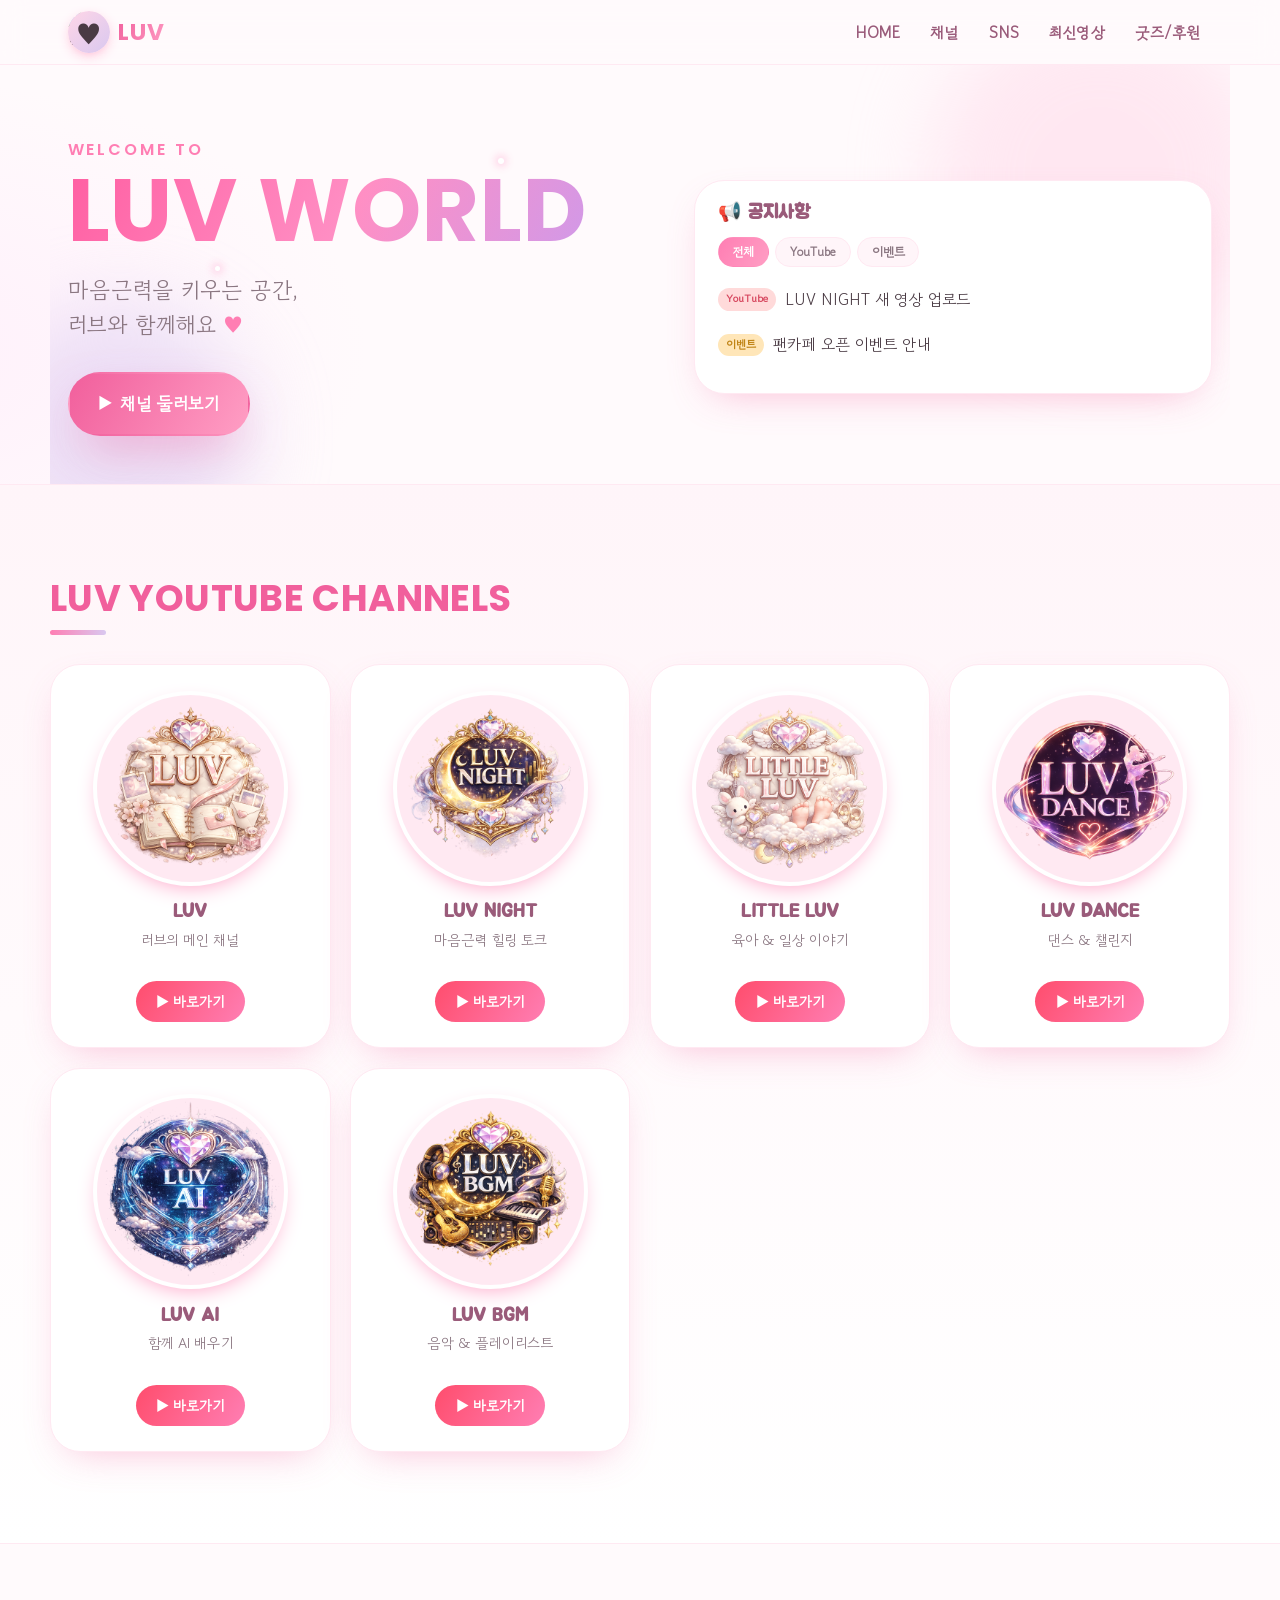
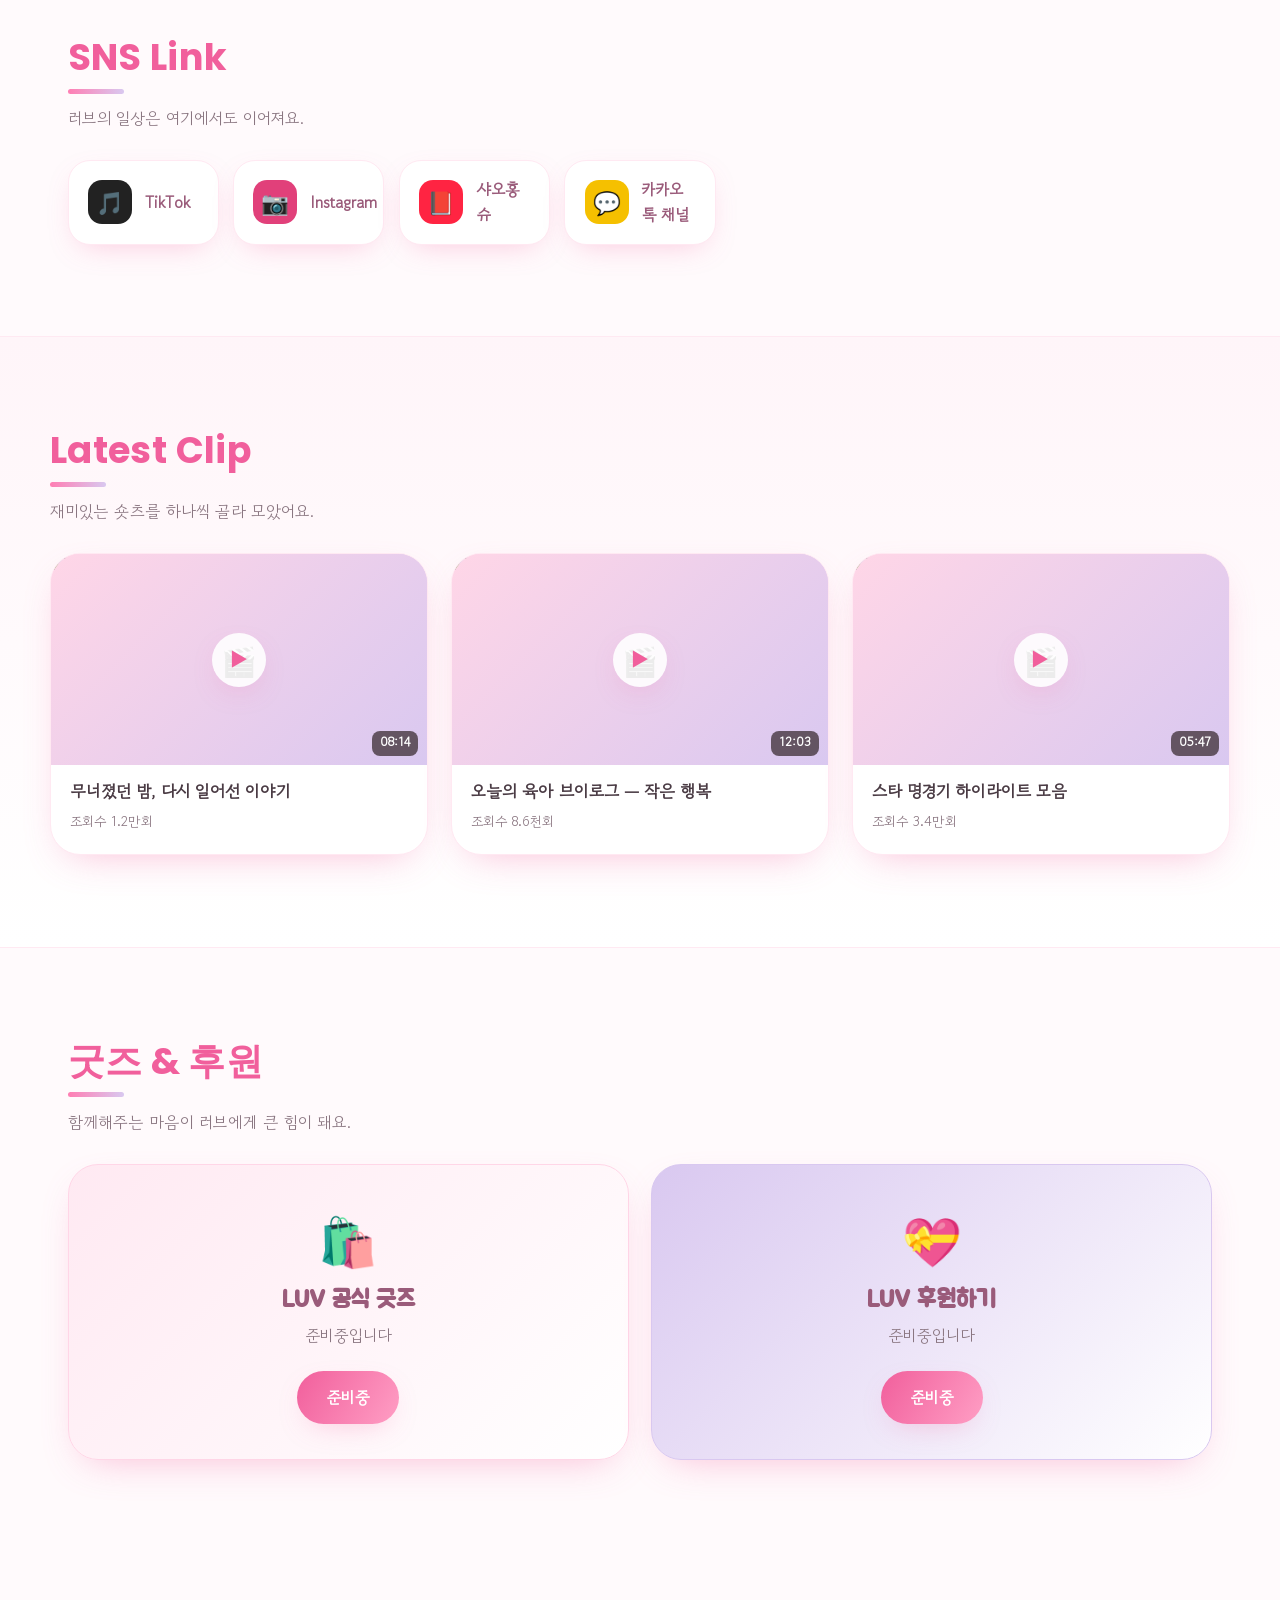
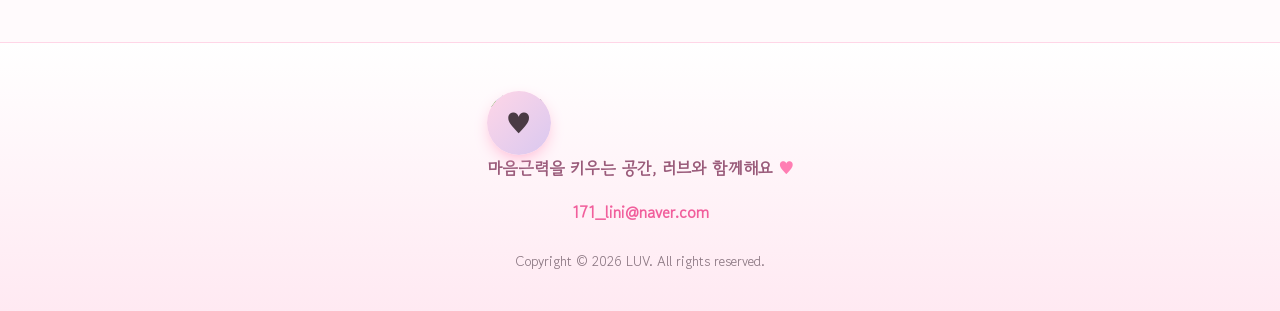
==== commit bb69046e: "refactor: 엔돌핀 방송홈(live.html) 제거, 러브월드 단일 사이트로 정리" ====
--- a/index.html
+++ b/index.html
@@ -50,12 +50,7 @@
         <a href="#sns">SNS</a>
         <a href="#clips">최신영상</a>
         <a href="#support">굿즈/후원</a>
-        <a href="live.html">방송홈</a>
       </nav>
-
-      <a href="live.html" class="nav-live-btn">
-        <span class="live-dot" aria-hidden="true"></span> 방송홈
-      </a>
 
       <button class="hamburger" id="hamburger" aria-label="메뉴 열기" aria-expanded="false" aria-controls="navLinks">
         <span></span><span></span><span></span>
@@ -140,17 +135,6 @@
       <div class="support-grid" id="supportCards"></div>
     </section>
 
-    <!-- ===== 방송 홈 이동 배너 ===== -->
-    <section class="section">
-      <a href="live.html" class="live-banner">
-        <div class="live-banner-text">
-          <span class="live-banner-label"><span class="live-dot" aria-hidden="true"></span> ENDOLPHIN</span>
-          <strong>엔돌핀의 방송 공간으로</strong>
-          <span class="live-banner-sub">오늘 방송·일정·방송 공지를 한 곳에서, SOOP에서 만나요</span>
-        </div>
-        <span class="live-banner-arrow" aria-hidden="true">→</span>
-      </a>
-    </section>
   </main>
 
   <!-- ===== Footer ===== -->
@@ -163,7 +147,6 @@
       </div>
       <div class="footer-meta">
         <a href="#" data-link="email" class="footer-link">171_lini@naver.com</a>
-        <a href="live.html" class="footer-link">방송 홈</a>
       </div>
       <p class="footer-copy">Copyright © 2026 LUV. All rights reserved.</p>
     </div>
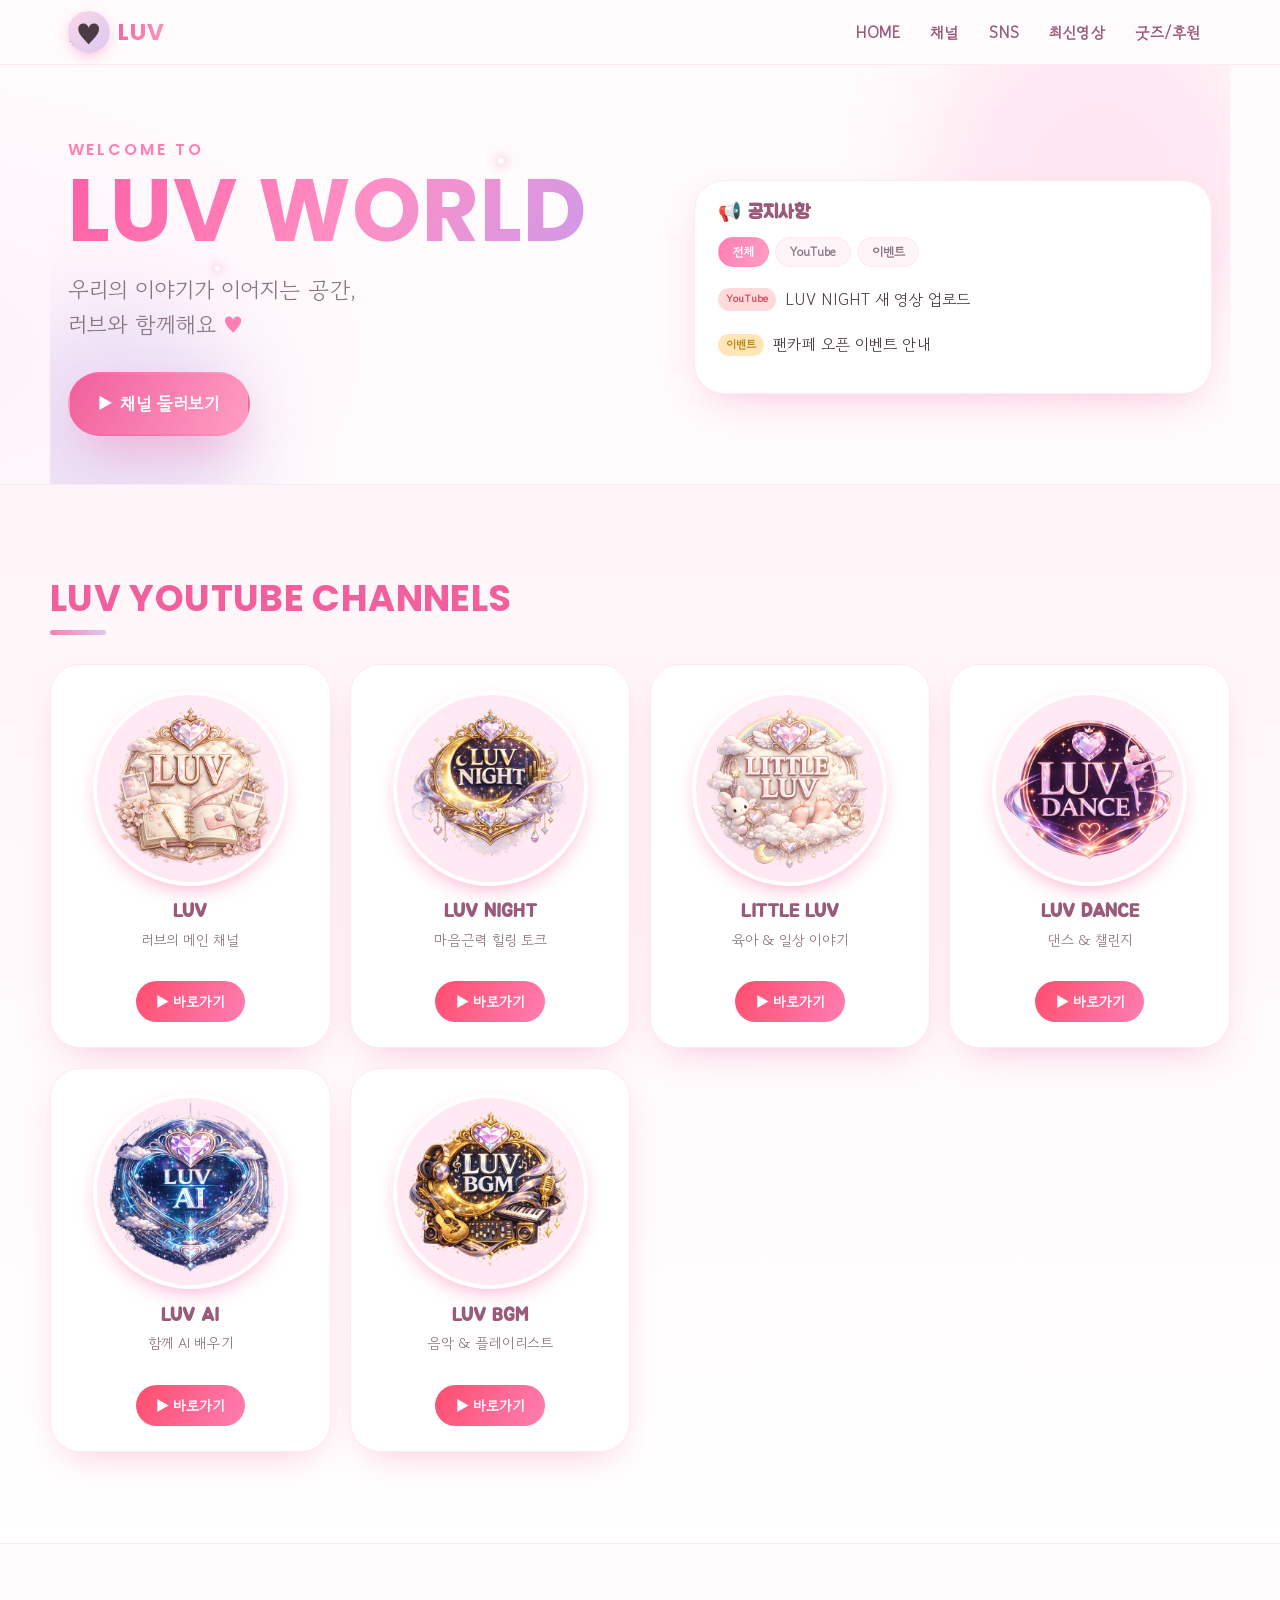
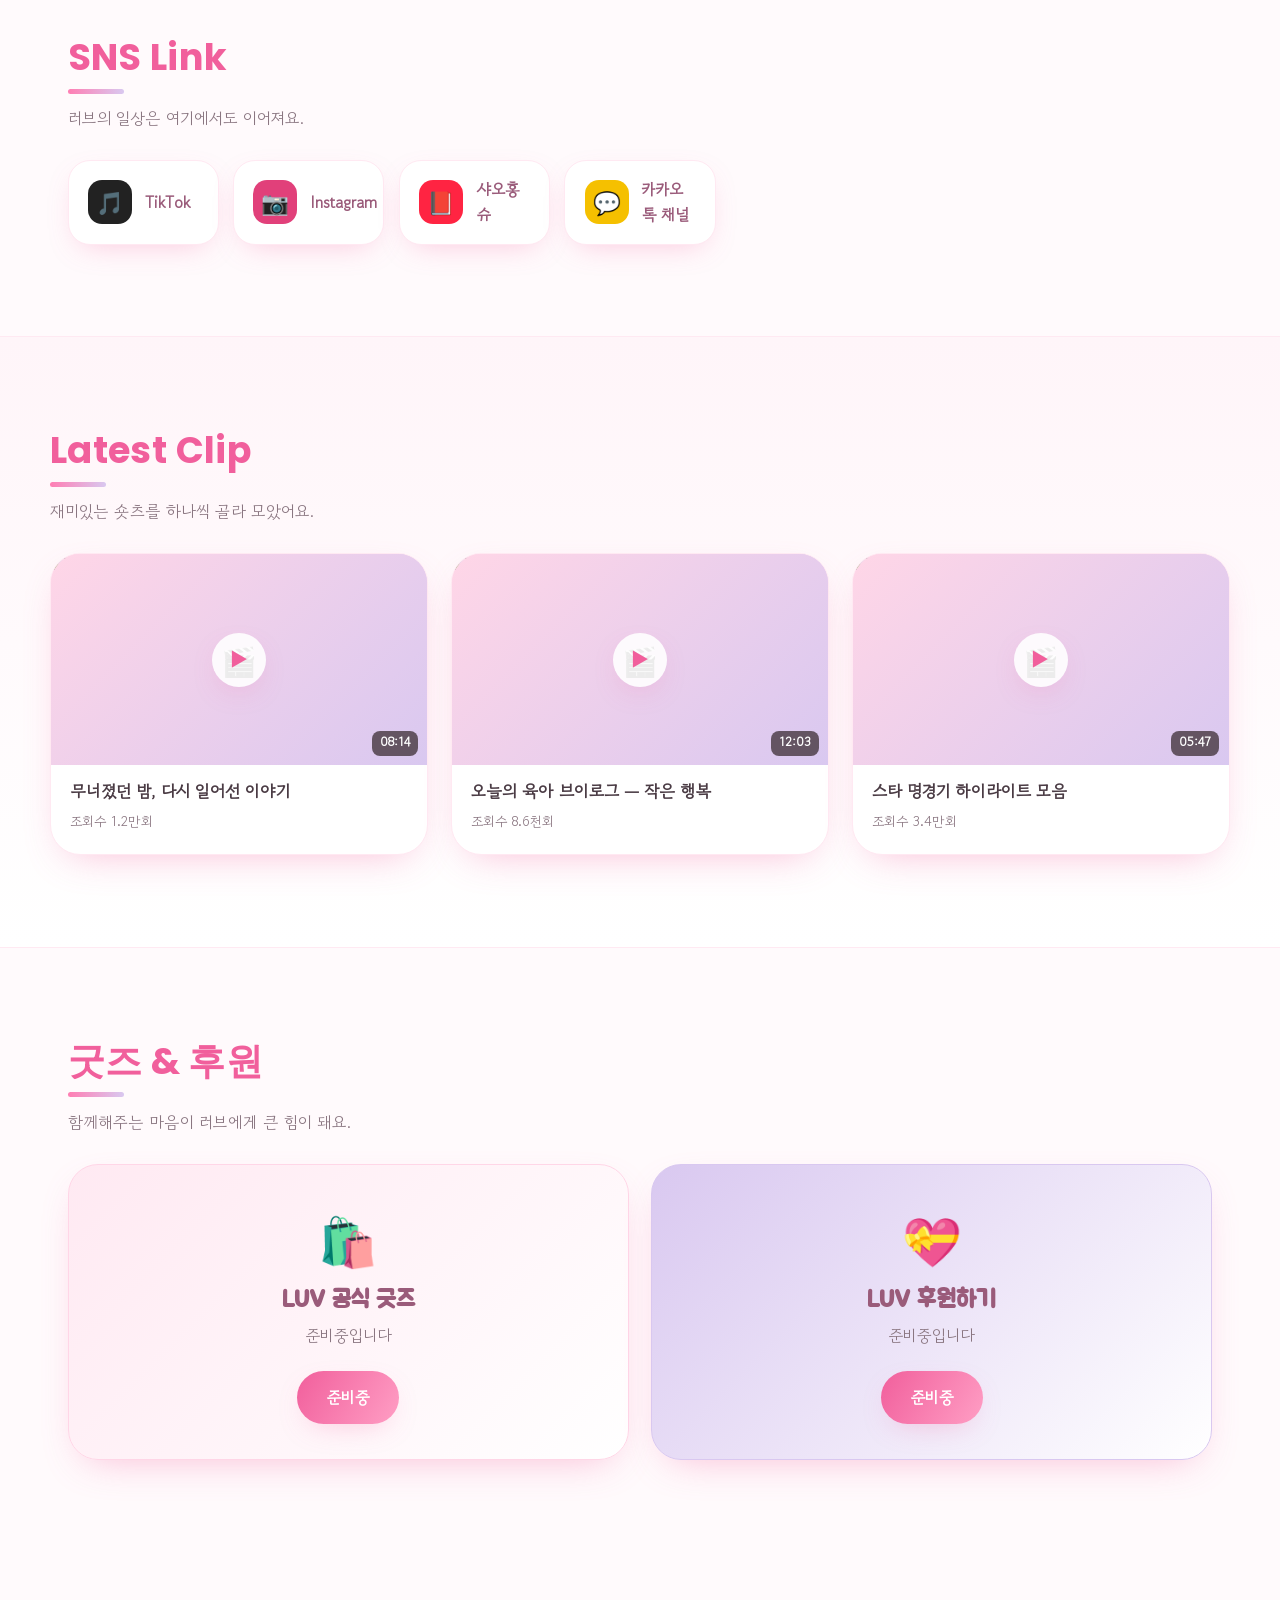
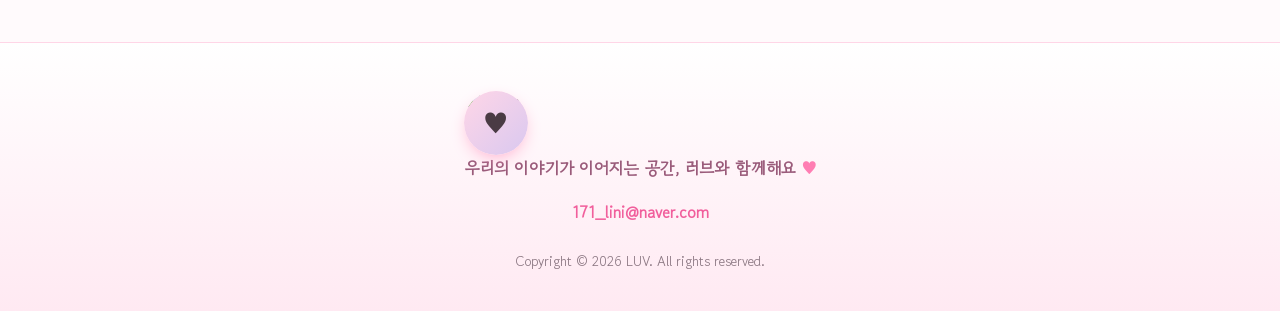
==== commit 0290c7cc: "copy: 메인 카피를 '우리의 이야기가 이어지는 공간'으로 변경" ====
--- a/index.html
+++ b/index.html
@@ -78,7 +78,7 @@
         <div class="hero-intro">
           <p class="hero-welcome">Welcome to</p>
           <h1 class="hero-title" id="hero-heading">LUV WORLD</h1>
-          <p class="hero-sub">마음근력을 키우는 공간,<br />러브와 함께해요 <span class="heart">♥</span></p>
+          <p class="hero-sub">우리의 이야기가 이어지는 공간,<br />러브와 함께해요 <span class="heart">♥</span></p>
 
           <div class="hero-cta">
             <a href="#channels" class="btn btn--primary btn--xl">
@@ -143,7 +143,7 @@
       <div class="footer-brand">
         <img src="assets/logo.png" alt="LUV 로고" class="footer-logo"
              onerror="this.classList.add('img-fallback');this.dataset.emoji='♥';" />
-        <p class="footer-tag">마음근력을 키우는 공간, 러브와 함께해요 <span class="heart">♥</span></p>
+        <p class="footer-tag">우리의 이야기가 이어지는 공간, 러브와 함께해요 <span class="heart">♥</span></p>
       </div>
       <div class="footer-meta">
         <a href="#" data-link="email" class="footer-link">171_lini@naver.com</a>
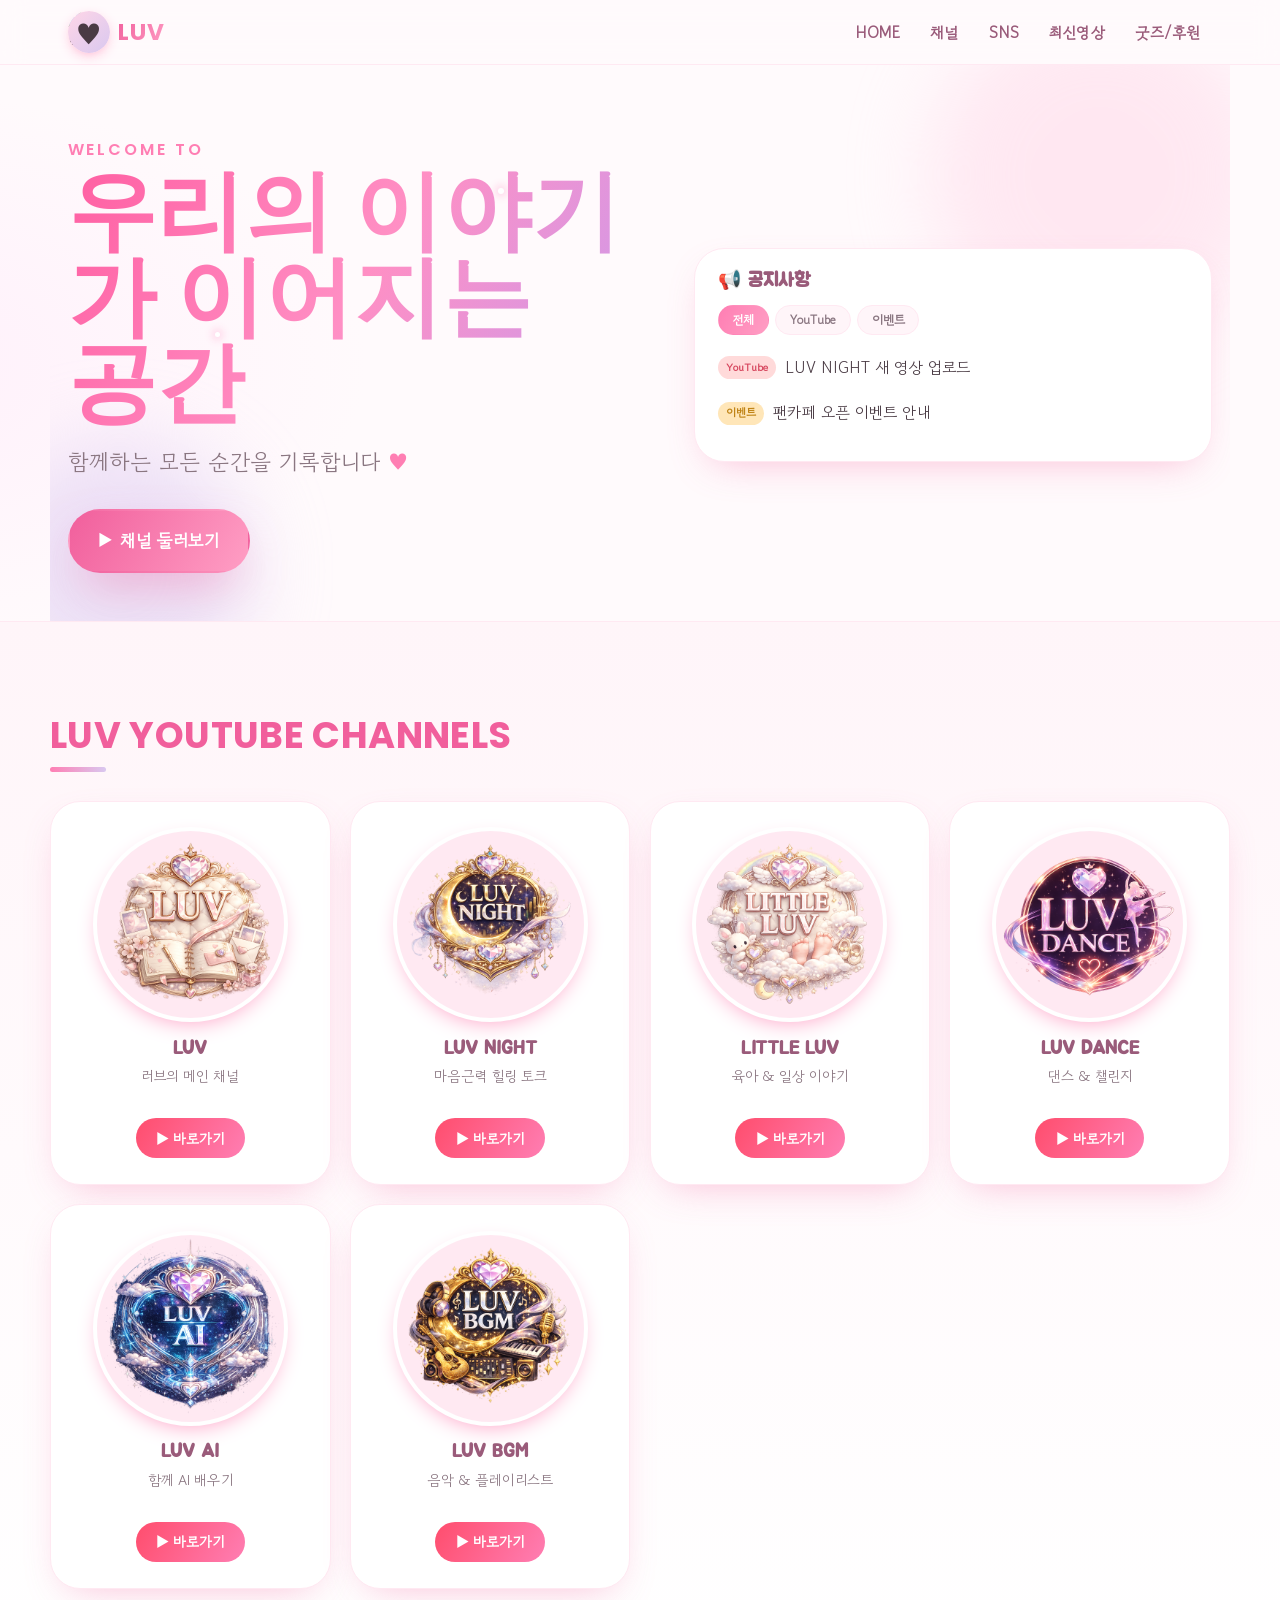
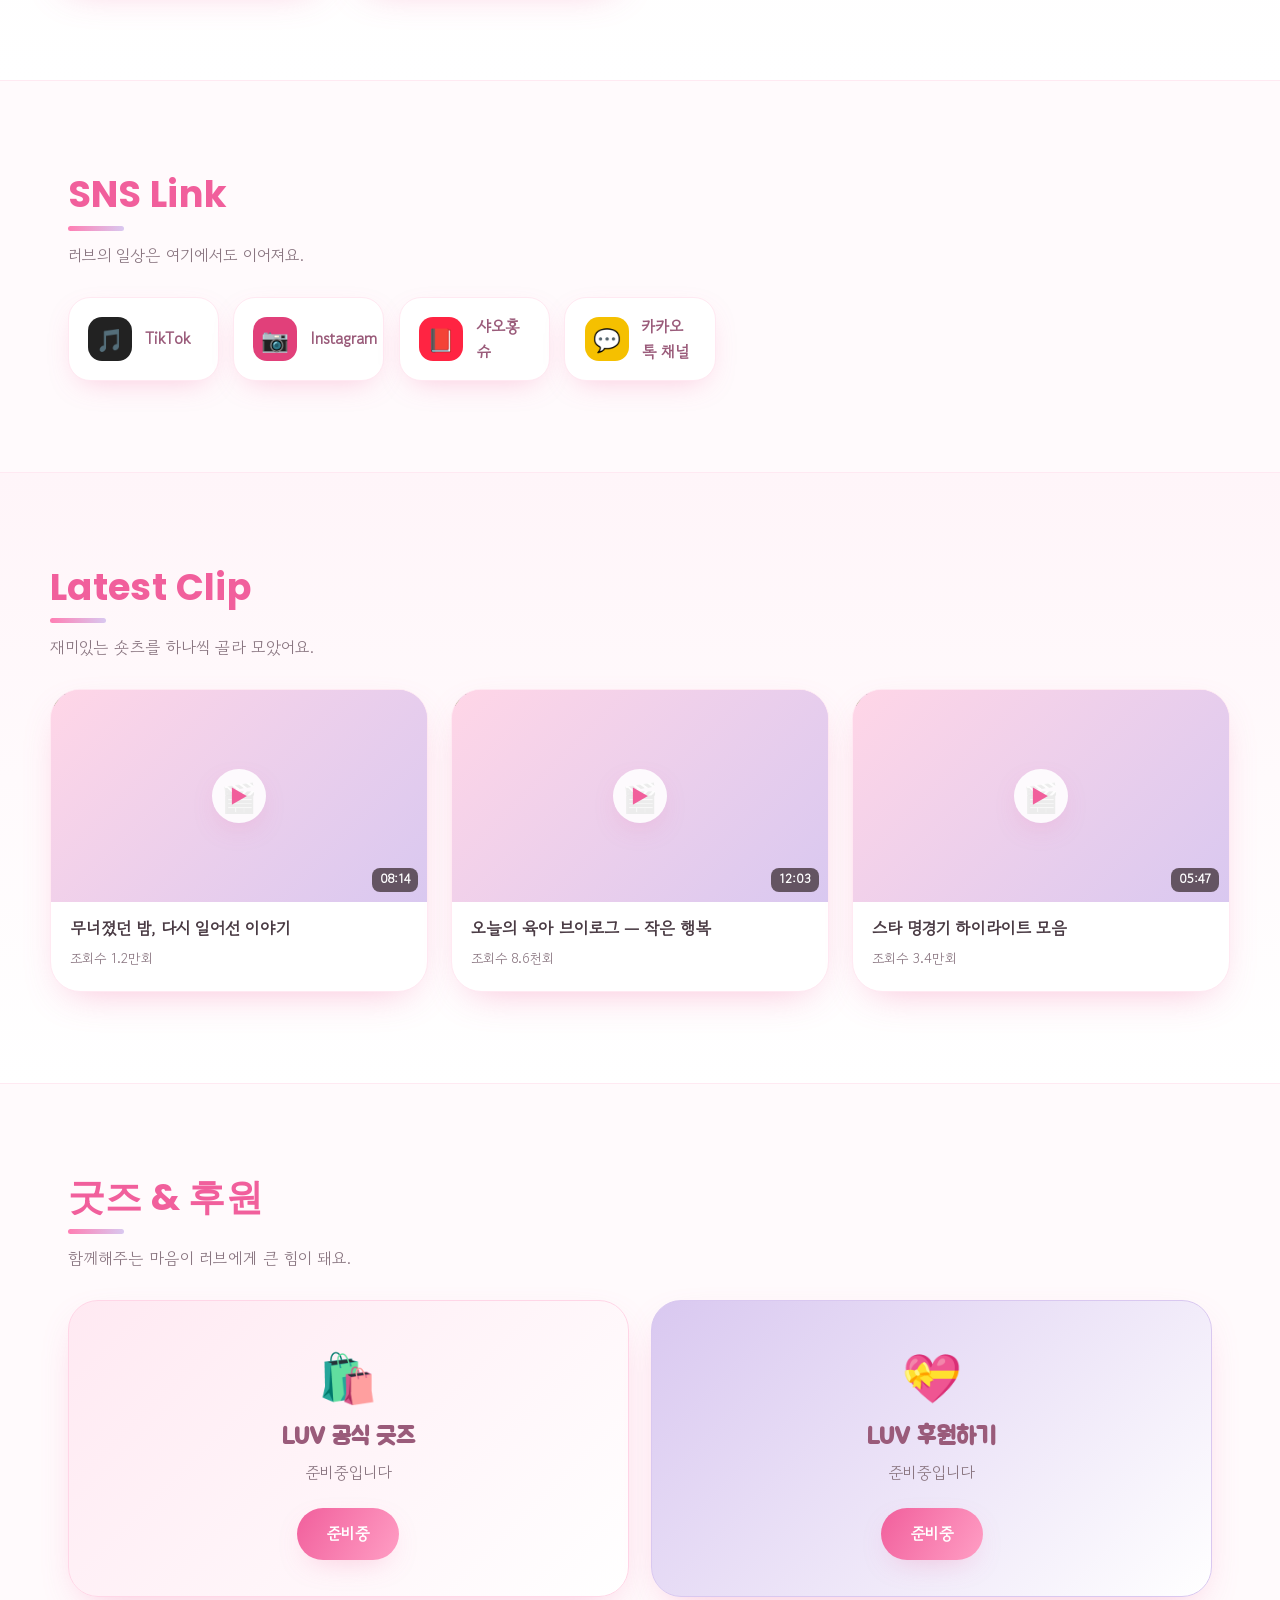
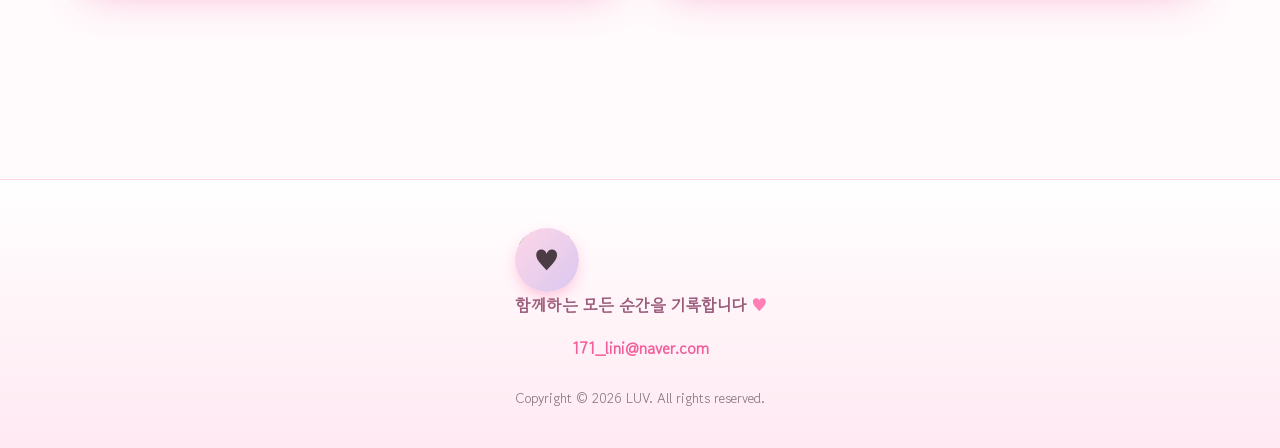
==== commit 6c2b9c1c: "copy: 메인 H1=카피, 부제=함께하는 모든 순간을 기록합니다, footer 통일" ====
--- a/index.html
+++ b/index.html
@@ -77,8 +77,8 @@
         <!-- 왼쪽: 브랜드 소개 -->
         <div class="hero-intro">
           <p class="hero-welcome">Welcome to</p>
-          <h1 class="hero-title" id="hero-heading">LUV WORLD</h1>
-          <p class="hero-sub">우리의 이야기가 이어지는 공간,<br />러브와 함께해요 <span class="heart">♥</span></p>
+          <h1 class="hero-title" id="hero-heading">우리의 이야기가 이어지는 공간</h1>
+          <p class="hero-sub">함께하는 모든 순간을 기록합니다 <span class="heart">♥</span></p>
 
           <div class="hero-cta">
             <a href="#channels" class="btn btn--primary btn--xl">
@@ -143,7 +143,7 @@
       <div class="footer-brand">
         <img src="assets/logo.png" alt="LUV 로고" class="footer-logo"
              onerror="this.classList.add('img-fallback');this.dataset.emoji='♥';" />
-        <p class="footer-tag">우리의 이야기가 이어지는 공간, 러브와 함께해요 <span class="heart">♥</span></p>
+        <p class="footer-tag">함께하는 모든 순간을 기록합니다 <span class="heart">♥</span></p>
       </div>
       <div class="footer-meta">
         <a href="#" data-link="email" class="footer-link">171_lini@naver.com</a>
